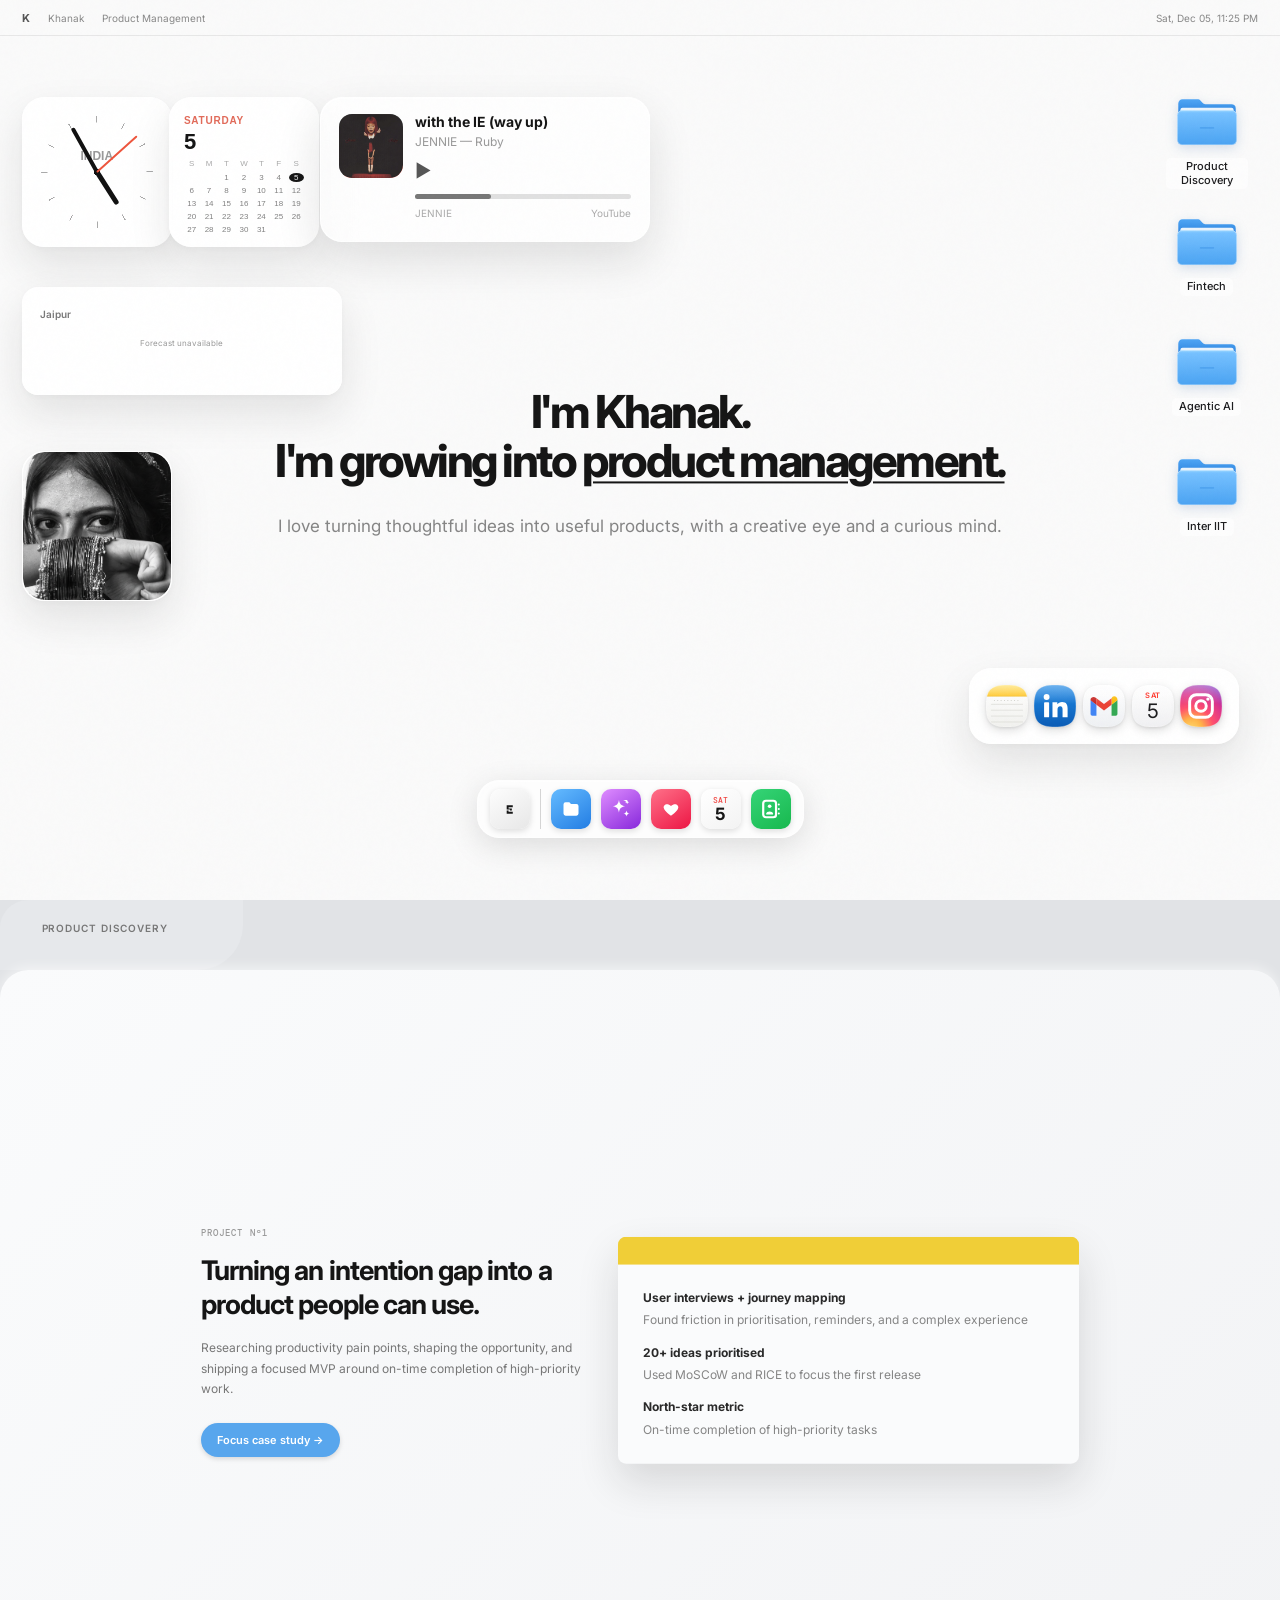
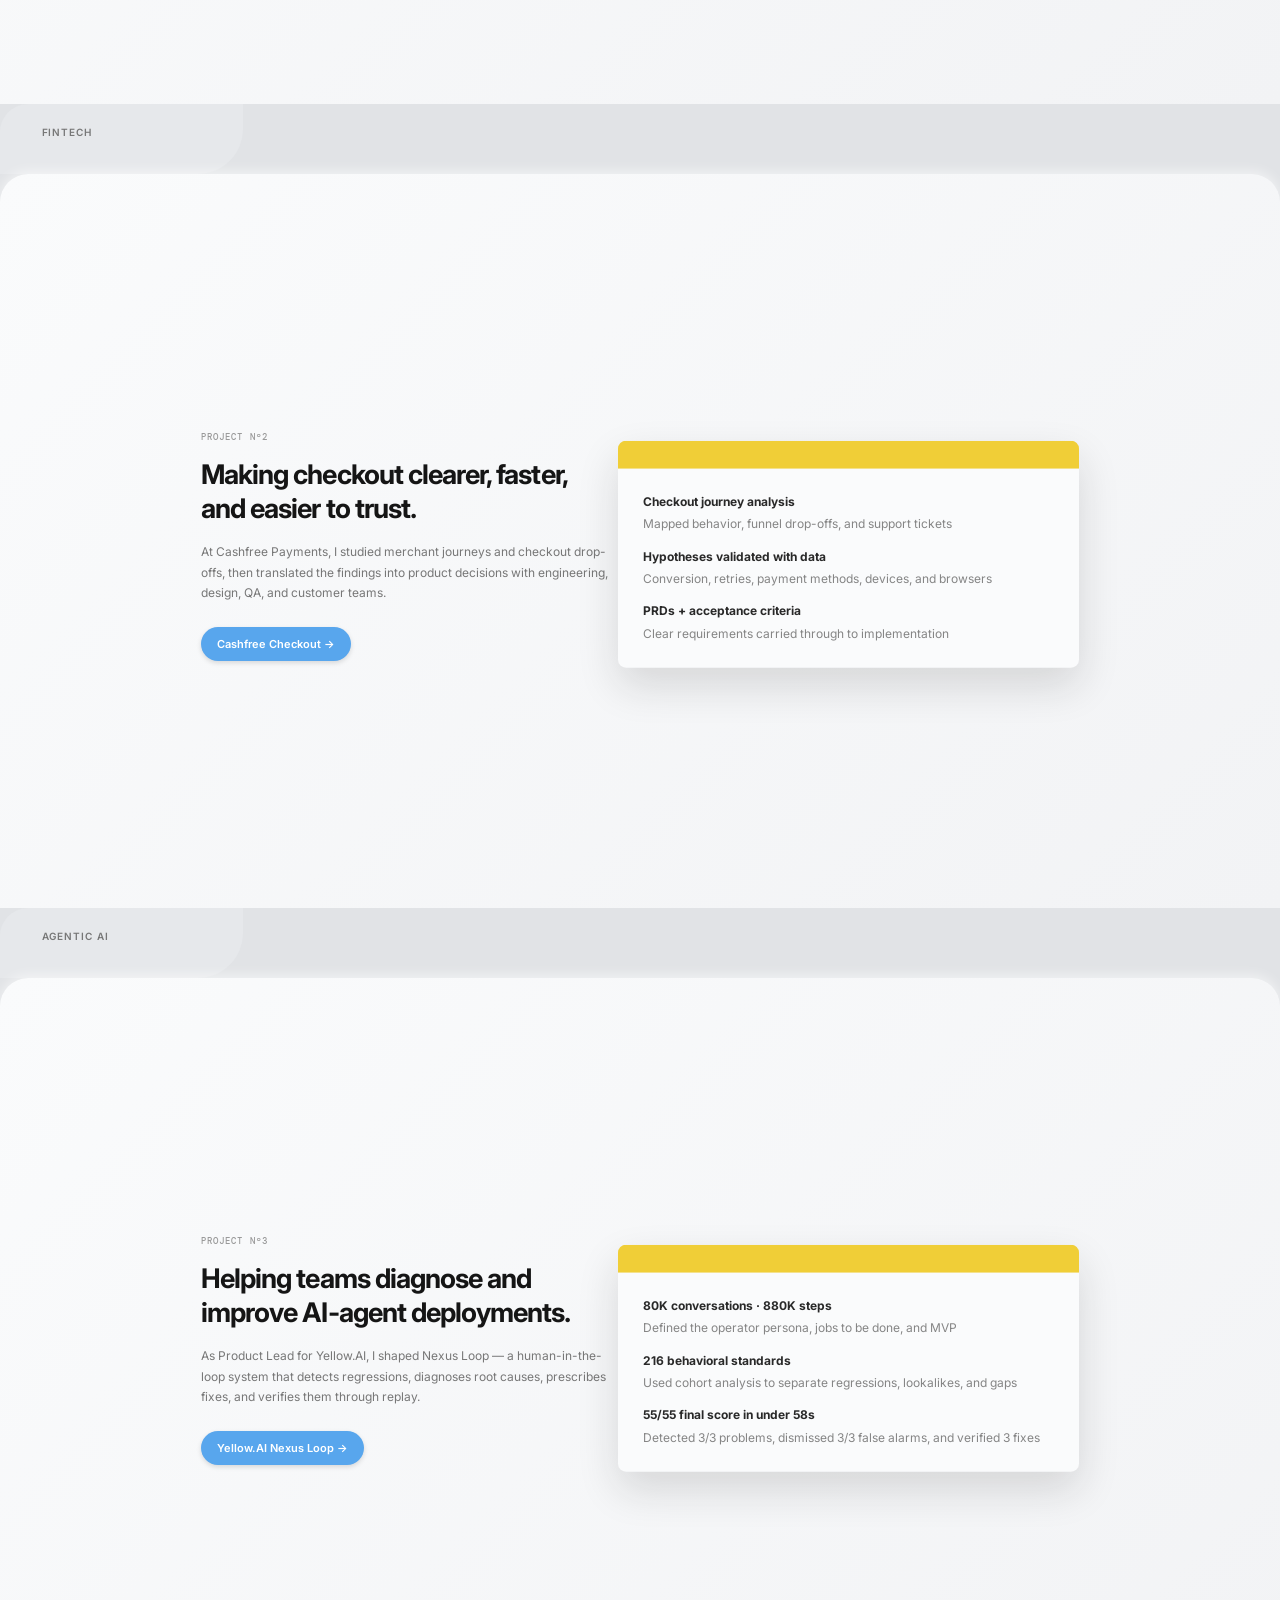
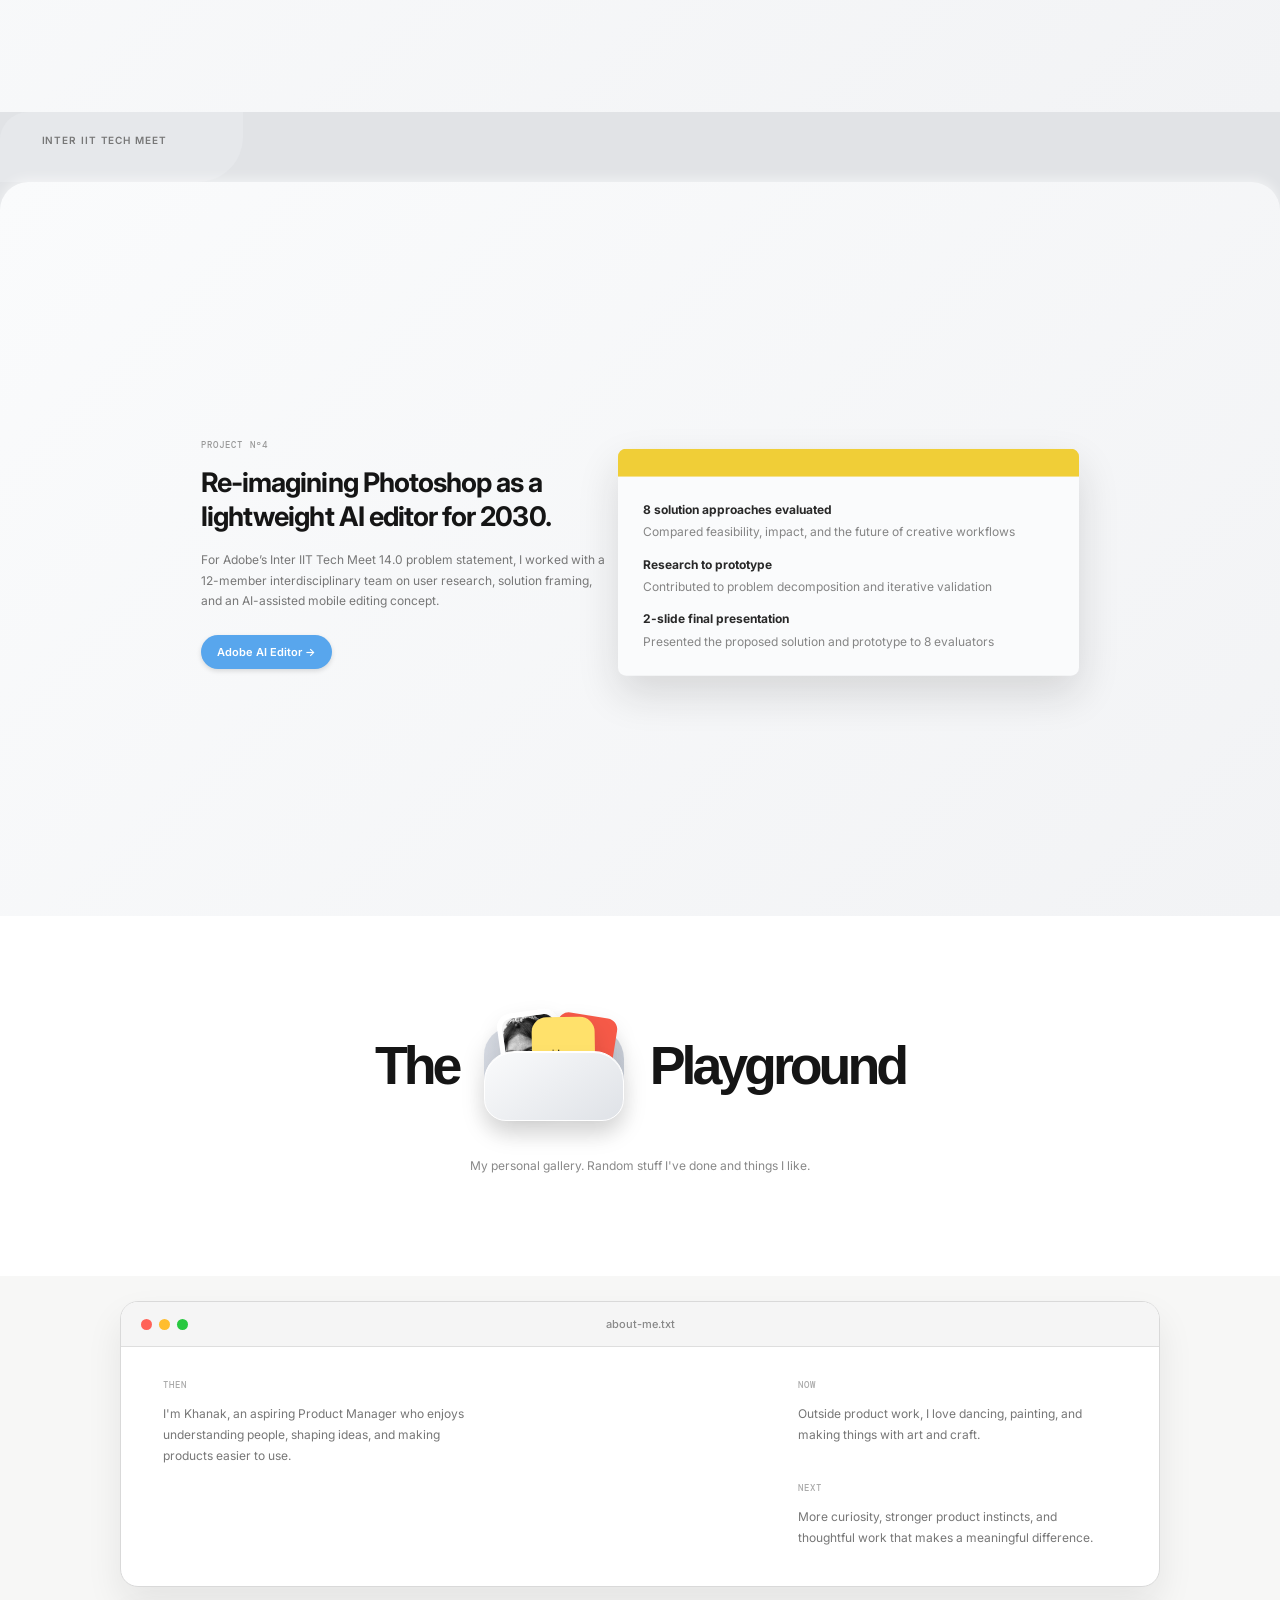
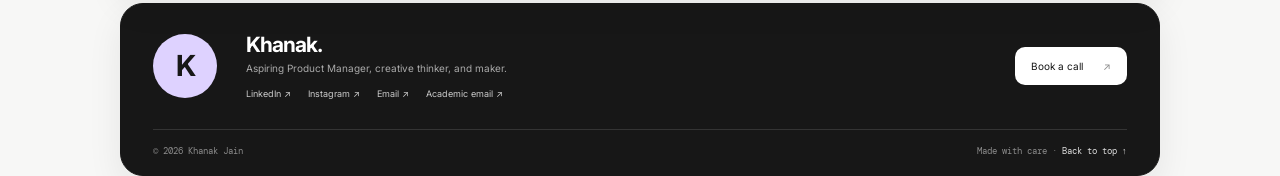
==== index.html @ 64fc9985 "Portfolio website: home, case studies, playground Co-Authored-By: Claude Opus 5.5 <noreply@anthropic" ====
<!doctype html>
<html lang="en">

<head>
  <meta charset="UTF-8" />
  <meta name="viewport" content="width=device-width, initial-scale=1.0" />
  <meta name="theme-color" content="#f7f7f7" />
  <title>Khanak Jain — Product Portfolio</title>
  <meta name="description" content="Khanak Jain — aspiring Product Manager at IIT Patna. Case studies in product discovery, fintech checkout, agentic AI and AI-assisted creative tools." />
  <meta property="og:type" content="website" />
  <meta property="og:title" content="Khanak Jain — Product Portfolio" />
  <meta property="og:description" content="Case studies in product discovery, fintech, agentic AI and creative tools." />
  <meta property="og:image" content="assets/khanak-eyes.jpg" />
  <meta name="twitter:card" content="summary_large_image" />
  <link rel="icon" href="assets/icons/favicon.svg" type="image/svg+xml" />
  <link rel="preconnect" href="https://fonts.googleapis.com">
  <link rel="preconnect" href="https://fonts.gstatic.com" crossorigin>
  <link
    href="https://fonts.googleapis.com/css2?family=DM+Mono:wght@400;500&family=Inter:wght@400;500;600;700;800&display=swap"
    rel="stylesheet">
  <link rel="stylesheet" href="style.css?v=6" />
</head>

<body>
  <div class="grain"></div>
  <main>
    <div class="system-bar">
      <div><b>K</b><span>Khanak</span><span>Product Management</span></div><time id="systemTime"></time>
    </div>
    <section class="stage" id="top">
      <div class="widget clock card">
        <div class="clock-face"><i id="hourHand"></i><b id="minuteHand"></b><span
            id="secondHand"></span><label>INDIA</label></div>
      </div>
      <a class="widget mini-calendar card" id="calendarWidget" href="https://cal.com/khanak-jain" target="_blank" rel="noreferrer" aria-label="Book a meeting on Cal.com"><span
          class="date-label" id="widgetWeekday">THURSDAY</span><strong id="widgetDay">22</strong>
        <span class="calendar-grid" id="calendarGrid" aria-hidden="true"></span>
      </a>
      <div class="widget music card">
        <div class="album" aria-label="JENNIE Ruby album artwork"><img src="assets/jennie-ruby-cover.jpg" alt="JENNIE Ruby album cover" /></div>
        <div class="track"><b>with the IE (way up)</b><span>JENNIE — Ruby</span>
          <div class="controls"><button class="music-control music-play" id="musicPlay" aria-label="Play with the IE" aria-pressed="false">▶</button></div>
        </div>
        <div class="progress"><i></i></div>
        <div class="timecodes"><span>JENNIE</span><span>YouTube</span></div>
      </div><iframe class="track-player" id="trackPlayer" title="JENNIE — with the IE (way up)" allow="autoplay; encrypted-media" tabindex="-1"></iframe>
      <div class="widget weather card"><b>Jaipur</b>
        <div class="forecast" id="forecast" aria-live="polite"><small class="forecast-status">Loading forecast…</small>
        </div>
      </div>
      <section class="intro card">
        <p class="eyebrow">PRODUCT · DESIGN · ENGINEERING</p>
        <h1>I'm <span class="editable">Khanak</span>.<br>I'm growing into <a href="#work">product management.</a></h1>
        <p class="lede">I love turning thoughtful ideas into useful products, with a creative eye and a curious mind.
        </p>
      </section>

      <section class="hero-row">
        <a class="booking card" href="https://cal.com/khanak-jain" target="_blank" rel="noreferrer"
          aria-label="Book a meeting on Cal.com">
          <span class="date-label" id="weekday">THURSDAY</span>
          <strong id="day">22</strong><span class="muted">Tap to book a meeting</span>
          <span class="arrow">↗</span>
        </a>
        <div class="portrait card"><img src="assets/khanak-eyes.jpg" alt="Portrait of Khanak" width="750" height="1000" /></div>
      </section>

      <section class="desktop-row" aria-label="Featured projects">
        <a class="folder" href="case-study.html?project=focus"><img src="assets/icons/folder.svg" alt=""><span>Product Discovery</span></a>
        <a class="folder" href="case-study.html?project=cashfree"><img src="assets/icons/folder.svg" alt=""><span>Fintech</span></a>
        <a class="folder" href="case-study.html?project=yellow"><img src="assets/icons/folder.svg" alt=""><span>Agentic AI</span></a>
        <a class="folder" href="case-study.html?project=adobe"><img src="assets/icons/folder.svg" alt=""><span>Inter IIT</span></a>
      </section>
      <section class="appdock card" aria-label="Contact links">
        <a href="#about" aria-label="Notes: about Khanak" data-tip="About"><img src="assets/icons/notes.svg" alt="" width="42" height="42"></a>
        <a href="https://www.linkedin.com/in/khanak--jain" target="_blank" rel="noreferrer" aria-label="LinkedIn" data-tip="LinkedIn"><img src="assets/icons/linkedin.svg" alt="" width="42" height="42"></a>
        <a href="https://mail.google.com/mail/?view=cm&amp;to=khanakj12@gmail.com" target="_blank" rel="noreferrer" aria-label="Email Khanak in Gmail" data-tip="Gmail"><img src="assets/icons/gmail.svg" alt="" width="42" height="42"></a>
        <a href="https://cal.com/khanak-jain" target="_blank" rel="noreferrer" aria-label="Calendar: book a meeting" data-tip="Calendar"><span class="app-cal"><small id="appCalWeekday">THU</small><b id="appCalDay">19</b></span></a>
        <a href="https://www.instagram.com/khanakzzzz/" target="_blank" rel="noreferrer" aria-label="Instagram" data-tip="Instagram"><img src="assets/icons/instagram.svg" alt="" width="42" height="42"></a>
      </section>
    </section>
    <div class="dock-sticky">
      <div class="mac-dock card"><a href="#top" aria-label="Home"><svg class="dock-icon glyph-icon" viewBox="0 0 32 32"
            aria-hidden="true">
            <path d="M10 7h13v4H14v3h7v4h-7v3h9v4H10v-7h7v-2h-7z" />
          </svg></a><span class="dock-separator" aria-hidden="true"></span><a href="#work" aria-label="Work"><svg
            class="dock-icon" viewBox="0 0 24 24" aria-hidden="true">
            <path
              d="M3 6.5A2.5 2.5 0 0 1 5.5 4H10l2 2h6.5A2.5 2.5 0 0 1 21 8.5v9a2.5 2.5 0 0 1-2.5 2.5h-13A2.5 2.5 0 0 1 3 17.5z" />
          </svg></a><a href="playground.html" aria-label="Playground"><svg class="dock-icon sparkle-icon"
            viewBox="0 0 32 32" aria-hidden="true">
            <path d="M13 3c1.2 6.1 3.1 8 9 9-5.9 1-7.8 2.9-9 9-1.2-6.1-3.1-8-9-9 5.9-1 7.8-2.9 9-9Z" />
            <path
              d="M24 18c.6 3.1 1.6 4.1 4.5 4.6-2.9.5-3.9 1.5-4.5 4.4-.6-2.9-1.6-3.9-4.5-4.4 2.9-.5 3.9-1.5 4.5-4.6Z" />
            <path d="M25 3c.4 2.1 1.1 2.8 3 3.1-1.9.4-2.6 1-3 2.9-.4-1.9-1.1-2.5-3-2.9 1.9-.3 2.6-1-3-3.1Z" />
          </svg></a><a href="#about" aria-label="About"><svg class="dock-icon heart-icon" viewBox="0 0 24 24"
            aria-hidden="true">
            <path d="M12 21s-8.3-5.2-9.6-10.2C1.2 6.3 7 3.1 12 8c5-4.9 10.8-1.7 9.6 2.8C20.3 15.8 12 21 12 21Z" />
          </svg></a><a href="https://cal.com/khanak-jain" target="_blank" rel="noreferrer"
          aria-label="Book a meeting on Cal.com"><small id="dockWeekday">THU</small><b id="dockDay">22</b></a><a
          href="mailto:khanakj12@gmail.com" aria-label="Email Khanak"><svg class="dock-icon contact-icon" viewBox="0 0 24 24"
            aria-hidden="true">
            <rect x="3.5" y="3" width="14" height="18" rx="3" fill="none" stroke="currentColor" stroke-width="2.4" />
            <circle cx="10.5" cy="9" r="2" />
            <path d="M6.8 17c.2-3 7.2-3 7.4 0v1H6.8z" />
            <circle cx="20.5" cy="7" r="1.1" />
            <circle cx="20.5" cy="12" r="1.1" />
            <circle cx="20.5" cy="17" r="1.1" />
          </svg></a></div>
    </div>

    <nav class="nav card" aria-label="Main navigation">
      <a class="brand" href="#top">K.</a>
      <div class="navlinks"><a href="#top">Home</a><a href="#work">Work</a><a href="#about">About</a><a
          href="#contact">Contact</a></div><a href="#contact" class="navcta">Let's talk <span>↗</span></a>
    </nav>
    <section class="pillars" id="work">
      <article class="pillar card" data-tone="lavender">
        <div class="pillar-top"><span>PRODUCT DISCOVERY</span><i>✳</i></div>
        <div class="pillar-copy">
          <p class="eyebrow">PROJECT Nº1</p>
          <h2>Turning an intention gap into a product people can use.</h2>
          <p>Researching productivity pain points, shaping the opportunity, and shipping a focused MVP around on-time
            completion of high-priority work.</p><a href="case-study.html?project=focus">Focus case study →</a>
        </div>
        <div class="stats">
          <div><b>User interviews + journey mapping</b><small>Found friction in prioritisation, reminders, and a complex
              experience</small></div>
          <div><b>20+ ideas prioritised</b><small>Used MoSCoW and RICE to focus the first release</small></div>
          <div><b>North-star metric</b><small>On-time completion of high-priority tasks</small></div>
        </div>
      </article>
      <article class="pillar card" data-tone="green">
        <div class="pillar-top"><span>FINTECH</span><i>◉</i></div>
        <div class="pillar-copy">
          <p class="eyebrow">PROJECT Nº2</p>
          <h2>Making checkout clearer, faster, and easier to trust.</h2>
          <p>At Cashfree Payments, I studied merchant journeys and checkout drop-offs, then translated the findings into
            product decisions with engineering, design, QA, and customer teams.</p><a
            href="case-study.html?project=cashfree">Cashfree Checkout →</a>
        </div>
        <div class="stats">
          <div><b>Checkout journey analysis</b><small>Mapped behavior, funnel drop-offs, and support tickets</small>
          </div>
          <div><b>Hypotheses validated with data</b><small>Conversion, retries, payment methods, devices, and
              browsers</small></div>
          <div><b>PRDs + acceptance criteria</b><small>Clear requirements carried through to implementation</small>
          </div>
        </div>
      </article>
      <article class="pillar card" data-tone="yellow">
        <div class="pillar-top"><span>AGENTIC AI</span><i>⌘</i></div>
        <div class="pillar-copy">
          <p class="eyebrow">PROJECT Nº3</p>
          <h2>Helping teams diagnose and improve AI-agent deployments.</h2>
          <p>As Product Lead for Yellow.AI, I shaped Nexus Loop — a human-in-the-loop system that detects regressions,
            diagnoses root causes, prescribes fixes, and verifies them through replay.</p><a
            href="case-study.html?project=yellow">Yellow.AI Nexus Loop →</a>
        </div>
        <div class="stats">
          <div><b>80K conversations · 880K steps</b><small>Defined the operator persona, jobs to be done, and
              MVP</small></div>
          <div><b>216 behavioral standards</b><small>Used cohort analysis to separate regressions, lookalikes, and
              gaps</small></div>
          <div><b>55/55 final score in under 58s</b><small>Detected 3/3 problems, dismissed 3/3 false alarms, and
              verified 3 fixes</small></div>
        </div>
      </article>
      <article class="pillar card" data-tone="blue">
        <div class="pillar-top"><span>INTER IIT TECH MEET</span><i>↗</i></div>
        <div class="pillar-copy">
          <p class="eyebrow">PROJECT Nº4</p>
          <h2>Re-imagining Photoshop as a lightweight AI editor for 2030.</h2>
          <p>For Adobe’s Inter IIT Tech Meet 14.0 problem statement, I worked with a 12-member interdisciplinary team on
            user research, solution framing, and an AI-assisted mobile editing concept.</p><a
            href="case-study.html?project=adobe">Adobe AI Editor →</a>
        </div>
        <div class="stats">
          <div><b>8 solution approaches evaluated</b><small>Compared feasibility, impact, and the future of creative
              workflows</small></div>
          <div><b>Research to prototype</b><small>Contributed to problem decomposition and iterative validation</small>
          </div>
          <div><b>2-slide final presentation</b><small>Presented the proposed solution and prototype to 8
              evaluators</small></div>
        </div>
      </article>
    </section>

    <section class="playground-link" aria-labelledby="playground-title">
      <h2 id="playground-title"><span>The</span><a class="playground-folder" href="playground.html"
          aria-label="Open The Playground whiteboard"><span class="folder-paper folder-photo"></span><span
            class="folder-paper folder-note">ideas</span><span class="folder-paper folder-card">work</span><span
            class="folder-pocket"></span></a><strong>Playground</strong></h2>
      <p>My personal gallery. Random stuff I've done and things I like.</p>
    </section>
    <section class="about card" id="about">
      <div class="about-top"><span class="eyebrow">A LITTLE ABOUT ME</span><span class="file">about-me.txt</span></div>
      <div class="about-body">
        <div class="year">THEN</div>
        <p>I'm Khanak, an aspiring Product Manager who enjoys understanding people, shaping ideas, and making products easier to use.</p>
        <figure class="about-video"><video preload="metadata" playsinline muted loop disablepictureinpicture
            controlslist="nodownload noplaybackrate nofullscreen" poster="assets/khanak-dance-poster.jpg" aria-label="Khanak dancing">
            <source src="assets/khanak-dance-web.mp4" type="video/mp4">
          </video></figure>
        <div class="year">NOW</div>
        <p>Outside product work, I love dancing, painting, and making things with art and craft.</p>
        <div class="year">NEXT</div>
        <p>More curiosity, stronger product instincts, and thoughtful work that makes a meaningful difference.</p>
      </div>
    </section>
    <footer id="contact" class="footer card">
      <div class="footer-main">
        <div class="monogram">K</div>
        <div>
          <h2>Khanak.</h2>
          <p>Aspiring Product Manager, creative thinker, and maker.</p>
          <div class="socials"><a href="https://www.linkedin.com/in/khanak--jain" target="_blank" rel="noreferrer">LinkedIn ↗</a><a
              href="https://www.instagram.com/khanakzzzz/" target="_blank" rel="noreferrer">Instagram ↗</a><a
              href="mailto:khanakj12@gmail.com">Email ↗</a><a href="mailto:khanak_2401cb27@iitp.ac.in">Academic email ↗</a></div>
        </div><a class="email-pill" href="https://cal.com/khanak-jain" target="_blank" rel="noreferrer">Book a call <span>↗</span></a>
      </div>
      <div class="footer-bottom"><span>© <span id="year">2026</span> Khanak Jain</span><span>Made with care · <a href="#top">Back to top
            ↑</a></span></div>
    </footer>
  </main>
  <script src="script.js?v=4"></script>
</body>

</html>
---- style.css ----
:root{--paper:#f7f7f6;--ink:#151515;--muted:#858585;--line:rgba(20,20,20,.08);--shadow:0 14px 35px rgba(21,21,21,.075);--mono:'DM Mono',monospace;--sans:'Inter',Arial,sans-serif}*{box-sizing:border-box}html{scroll-behavior:smooth;scroll-padding-top:110px}body{margin:0;background:var(--paper);color:var(--ink);font-family:var(--sans);font-size:13px;-webkit-font-smoothing:antialiased}a{color:inherit;text-decoration:none}.grain{position:fixed;inset:0;z-index:20;pointer-events:none;opacity:.13;background-image:url("data:image/svg+xml,%3Csvg viewBox='0 0 180 180' xmlns='http://www.w3.org/2000/svg'%3E%3Cfilter id='n'%3E%3CfeTurbulence type='fractalNoise' baseFrequency='.85' numOctaves='4' stitchTiles='stitch'/%3E%3C/filter%3E%3Crect width='100%25' height='100%25' filter='url(%23n)' opacity='.13'/%3E%3C/svg%3E")}main{max-width:1040px;margin:auto;padding:40px 30px 70px}.card{background:rgba(255,255,255,.78);border:1px solid rgba(255,255,255,.9);border-radius:23px;box-shadow:var(--shadow)}.intro{padding:34px 38px 30px;margin-bottom:16px}.eyebrow{font:500 9px var(--mono);letter-spacing:.08em;color:#999;margin:0 0 14px}.intro .eyebrow{display:none}h1{font-size:clamp(31px,4.2vw,48px);line-height:1.05;letter-spacing:-.055em;margin:0 0 17px;font-weight:750}.intro h1 a{text-decoration:underline;text-decoration-thickness:2px;text-underline-offset:4px}.lede{font-size:14px;line-height:1.65;color:#858585;max-width:790px;margin:0}.hero-row{display:grid;grid-template-columns:1fr 1fr;gap:16px}.booking{height:170px;padding:25px;display:flex;flex-direction:column;align-items:flex-start;position:relative;transition:transform .2s}.booking:hover,.folder:hover{transform:translateY(-3px)}.date-label{font:500 10px var(--mono);letter-spacing:.08em;color:#e16a59}.booking strong{font-size:38px;line-height:1.1;letter-spacing:-.05em;margin:5px 0}.muted{color:#999}.booking .muted{font-size:11px}.arrow{position:absolute;right:23px;top:22px;color:#aaa}.portrait{height:170px;position:relative;overflow:hidden}.portrait img{width:100%;height:100%;object-fit:cover;object-position:center 42%;border-radius:22px;filter:saturate(.85)}.desktop-row{display:grid;grid-template-columns:repeat(5,1fr);gap:8px;margin:25px 20px 20px}.folder{display:flex;align-items:center;gap:10px;flex-direction:column;padding:8px 5px 10px;border-radius:13px;transition:.2s}.folder img{width:56px;height:45px;object-fit:contain}.folder span{font-size:10px;color:#444}.appdock{display:grid;grid-template-columns:repeat(10,1fr);gap:8px;padding:16px 22px;margin:0 0 24px;border-radius:22px}.appdock a{display:grid;place-items:center;min-height:50px;border-radius:13px;transition:.18s}.appdock a:hover{background:#f1f1f1;transform:translateY(-2px)}.appdock img{width:38px;height:38px;object-fit:contain}.nav{position:sticky;top:10px;z-index:10;display:flex;align-items:center;justify-content:space-between;padding:10px 12px 10px 18px;margin-bottom:18px;background:rgba(255,255,255,.86);backdrop-filter:blur(18px);border-radius:16px}.brand{font-size:16px;font-weight:800;letter-spacing:-.08em}.navlinks{display:flex;gap:28px}.navlinks a{font-size:10px;color:#777;transition:color .2s}.navlinks a:hover{color:#111}.navcta{padding:11px 15px;border-radius:10px;background:#171717;color:#fff;font-size:10px}.navcta span{margin-left:12px;color:#aaa}.pillars{display:grid;grid-template-columns:1fr 1fr;gap:15px}.pillar{min-height:375px;padding:19px;display:flex;flex-direction:column;overflow:hidden;transition:transform .25s}.pillar:hover{transform:translateY(-3px)}.pillar-top{display:flex;align-items:center;justify-content:space-between;font:500 9px var(--mono);letter-spacing:.1em;color:#777}.pillar-top i{font-style:normal;font-size:17px;color:#555}.pillar-copy{padding:30px 9px 25px;max-width:440px}.pillar-copy .eyebrow{margin-bottom:13px}.pillar-copy h2{font-size:clamp(23px,3vw,35px);line-height:1.12;letter-spacing:-.055em;margin:0 0 14px}.pillar-copy>p:not(.eyebrow){font-size:12px;line-height:1.7;color:#858585;margin:0 0 20px;max-width:390px}.pillar-copy>a{font-size:10px;font-weight:600}.pillar-copy>a b{margin-left:8px}.stats{margin-top:auto;border-top:1px solid var(--line);display:flex;flex-wrap:wrap;gap:8px;padding:14px 0 0}.stats span{padding:7px 10px;border:1px solid rgba(0,0,0,.07);border-radius:20px;font-size:9px;color:#777;background:#fff8}.pillar[data-tone=lavender]{background:linear-gradient(145deg,#fff,#eeebf8)}.pillar[data-tone=green]{background:linear-gradient(145deg,#fff,#edf2e9)}.pillar[data-tone=yellow]{background:linear-gradient(145deg,#fff,#f6f1e3)}.pillar[data-tone=blue]{background:linear-gradient(145deg,#fff,#e8f0f4)}.about{margin-top:25px;padding:28px 32px}.about-top{display:flex;justify-content:space-between;align-items:center;border-bottom:1px solid var(--line);padding-bottom:14px}.about-top .eyebrow{margin:0}.file{font:10px var(--mono);color:#777}.file i{font-style:normal;color:#aaa;margin-left:10px}.about-body{display:grid;grid-template-columns:100px minmax(0,650px);gap:16px 22px;padding:28px 0}.year{font:500 9px var(--mono);letter-spacing:.1em;color:#aaa;padding-top:4px}.about-body p{margin:0;color:#777;line-height:1.75;font-size:12px}.footer{margin-top:16px;padding:28px 32px 18px;background:#171717;color:white;border-color:#171717}.footer-main{display:grid;grid-template-columns:74px 1fr auto;align-items:center;gap:19px;padding-bottom:30px}.monogram{width:64px;height:64px;border-radius:50%;background:#ded2ff;color:#171717;display:grid;place-items:center;font-size:29px;font-weight:700;letter-spacing:-.1em}.footer h2{font-size:21px;letter-spacing:-.05em;margin:0 0 5px}.footer-main p{font-size:10px;color:#aaa;margin:0}.socials{display:flex;gap:17px;margin-top:14px}.socials a{font-size:9px;color:#ccc}.email-pill{background:white;color:#151515;padding:13px 16px;border-radius:10px;font-size:10px}.email-pill span{margin-left:17px;color:#888}.footer-bottom{display:flex;justify-content:space-between;border-top:1px solid #ffffff20;padding-top:15px;color:#8b8b8b;font:9px var(--mono)}.footer-bottom a{color:#ddd}@media(max-width:680px){main{padding:19px 14px 35px}.intro{padding:25px 22px 22px}.intro .eyebrow{display:block}.intro h1{font-size:33px}.lede{font-size:12px}.hero-row{gap:10px}.booking,.portrait{height:130px}.booking{padding:17px}.booking strong{font-size:30px}.booking .muted{font-size:9px}.desktop-row{grid-template-columns:repeat(3,1fr);margin:15px 5px}.folder img{width:46px;height:38px}.appdock{grid-template-columns:repeat(5,1fr);padding:13px 12px;gap:2px}.appdock a{min-height:42px}.appdock img{width:31px;height:31px}.nav{top:6px;padding:8px 9px 8px 13px}.navlinks{gap:13px}.navlinks a{font-size:9px}.navlinks a:nth-child(3){display:none}.navcta{padding:10px;font-size:9px}.pillars{grid-template-columns:1fr;gap:11px}.pillar{min-height:340px;padding:17px}.pillar-copy{padding:25px 5px}.pillar-copy h2{font-size:29px}.about{padding:22px}.about-body{grid-template-columns:55px 1fr;gap:12px}.footer{padding:24px 20px 16px}.footer-main{grid-template-columns:54px 1fr;gap:14px}.monogram{width:50px;height:50px;font-size:23px}.email-pill{grid-column:1/-1;width:max-content}.footer-bottom{font-size:8px}.footer-bottom span:last-child{max-width:48%;text-align:right}}@media(prefers-reduced-motion:reduce){html{scroll-behavior:auto}*,*:before,*:after{transition:none!important}}
.hidden{display:none!important}

/* Desktop canvas inspired by the reference's floating Mac desktop. */
.system-bar{height:36px;border-bottom:1px solid #e7e7e7;display:flex;align-items:center;justify-content:space-between;padding:0 22px;color:#888;font-size:10px;background:#fafafa}.system-bar>div{display:flex;gap:18px;align-items:center}.system-bar b{font-size:11px;color:#555}.system-bar time{font-size:10px}.stage{height:calc(100svh - 36px);min-height:780px;width:100vw;margin-left:calc(50% - 50vw);position:relative;overflow:hidden;background:#fafafa}.stage>.intro{position:absolute;left:50%;top:43%;transform:translate(-50%,-50%);width:min(780px,48vw);padding:0;text-align:center;border:0;background:transparent;box-shadow:none}.stage>.intro h1{font-size:clamp(47px,4.3vw,67px);line-height:1.05;margin-bottom:30px}.stage>.intro .lede{font-size:19px;line-height:1.65;max-width:760px}.stage>.hero-row{display:contents}.stage .booking{position:absolute;left:13.2%;top:7.1%;width:200px;height:200px;padding:22px;z-index:2}.stage .booking strong{font-size:28px}.stage .booking .arrow{display:none}.stage .portrait{position:absolute;left:1.7%;top:48%;width:200px;height:200px;z-index:2}.stage .portrait img{object-position:center}.stage .desktop-row{position:absolute;right:2.2%;top:6%;width:90px;margin:0;display:flex;flex-direction:column;gap:10px}.stage .folder{padding:8px 4px;min-height:116px;justify-content:flex-start}.stage .folder img{width:72px;height:60px}.stage .folder span{font-size:13px;text-align:center;line-height:1.3;background:#fff9;padding:3px 5px;border-radius:6px}.stage .appdock{position:absolute;right:3.2%;bottom:11%;width:350px;grid-template-columns:repeat(5,1fr);gap:5px;padding:12px 15px;margin:0;z-index:3}.stage .appdock a{min-height:50px}.stage .appdock img{width:42px;height:42px}.widget{position:absolute;z-index:2}.clock{left:1.7%;top:7.1%;width:200px;height:200px;display:grid;place-items:center}.clock-face{position:relative;width:145px;height:145px;border-radius:50%;background:radial-gradient(circle at center,#111 0 4px,transparent 5px),repeating-conic-gradient(from 0deg,#aaa 0 2deg,transparent 2deg 30deg);mask:radial-gradient(circle,transparent 0 65px,#000 66px)}.clock-face:before{content:'12　　3';position:absolute;inset:7px 0 0;text-align:center;color:#aaa;font-size:11px}.clock-face:after{content:'9　　　6';position:absolute;inset:65px 0 0;text-align:center;color:#aaa;font-size:11px}.clock-face i,.clock-face b{position:absolute;z-index:2;left:50%;top:50%;height:55px;width:3px;background:#171717;transform-origin:top;border-radius:5px;transform:rotate(-88deg)}.clock-face b{height:43px;width:2px;background:#e85f4d;transform:rotate(8deg)}.clock small{position:absolute;top:39px;color:#aaa;font:9px var(--mono)}.mini-calendar{left:13.2%;top:7.1%;width:200px;height:200px;padding:21px}.mini-calendar strong{display:block;font-size:29px;line-height:1;margin:5px 0 8px}.calendar-grid{display:grid;grid-template-columns:repeat(7,1fr);gap:5px 2px;text-align:center;font:8px var(--mono);color:#888}.calendar-grid span:nth-child(-n+7){color:#aaa}.calendar-grid .today{background:#161616;color:white;border-radius:50%}.music{left:25%;top:7.1%;width:425px;height:200px;padding:23px;display:grid;grid-template-columns:95px 1fr;grid-template-rows:1fr 5px 14px;gap:0 19px}.album{width:95px;height:95px;background:#f45c45;border-radius:12px;grid-row:1}.track{display:flex;flex-direction:column;padding-top:7px;gap:6px}.track b{font-size:15px}.track span{font-size:12px;color:#999}.controls{margin-top:13px;font-size:14px;color:#555}.progress{grid-column:1/-1;height:4px;border-radius:9px;background:#ddd;align-self:end}.progress i{display:block;width:35%;height:100%;background:#777;border-radius:9px}.timecodes{grid-column:1/-1;display:flex;justify-content:space-between;color:#aaa;font-size:9px;margin-top:6px}.weather{left:1.7%;top:31%;width:425px;height:144px;padding:21px}.weather>b{font-size:12px;color:#888}.forecast{display:flex;justify-content:space-between;margin-top:14px;color:#888;font-size:10px}.forecast span{text-align:center}.forecast small{display:block;margin-top:8px}.mac-dock{position:absolute;left:50%;bottom:5%;transform:translateX(-50%);display:flex;align-items:center;gap:9px;padding:9px 13px;border-radius:20px;background:#fffE;z-index:4}.mac-dock a{width:52px;height:52px;border-radius:13px;background:linear-gradient(145deg,#fdfdfd,#e7e7e7);box-shadow:0 2px 6px #0002;display:flex;align-items:center;justify-content:center;font-size:22px;font-weight:700}.mac-dock a:nth-child(2){background:linear-gradient(145deg,#65bbff,#237de3);color:#fff}.mac-dock a:nth-child(3){background:linear-gradient(145deg,#df8dff,#8728db);color:white}.mac-dock a:nth-child(4){background:linear-gradient(145deg,#ff7189,#ec1644);color:white}.mac-dock a:nth-child(5){display:flex;flex-direction:column;background:#fff;font-size:19px}.mac-dock a:nth-child(5) small{font:8px var(--mono);color:#e45e4d}.mac-dock a:nth-child(6){background:#26c45f;color:white}@media(max-width:1050px){.stage{min-height:800px}.stage>.intro{width:48vw}.stage>.intro h1{font-size:clamp(37px,5vw,53px)}.stage>.intro .lede{font-size:14px}.stage .booking,.mini-calendar{left:15%;width:170px;height:170px}.clock,.stage .portrait{width:170px;height:170px}.music{left:34%;width:345px}.weather{width:345px}.stage .appdock{width:300px}.stage .folder img{width:60px;height:50px}}
@media(max-width:680px){.system-bar{height:30px;padding:0 12px;font-size:8px}.stage{height:auto;min-height:0;width:100%;margin:0;padding:22px 14px 18px;display:flex;flex-direction:column;gap:10px;overflow:visible}.stage>.intro{position:static;transform:none;width:auto;text-align:left;order:1;padding:22px 20px;background:#fff;border-radius:20px;box-shadow:var(--shadow)}.stage>.intro h1{font-size:33px;margin-bottom:14px}.stage>.intro .lede{font-size:12px}.stage>.intro .eyebrow{display:block}.widget{position:static!important;width:auto!important;height:auto!important}.clock,.weather,.music{display:none}.stage>.hero-row{display:grid;grid-template-columns:1fr 1fr;gap:10px;order:2}.stage .booking,.stage .portrait{position:static;width:auto;height:130px}.stage .booking{padding:17px}.mini-calendar{display:none}.stage .desktop-row{position:static;width:auto;margin:0;order:3;display:grid;grid-template-columns:repeat(3,1fr);gap:5px}.stage .folder{min-height:90px}.stage .folder img{width:48px;height:40px}.stage .folder span{font-size:9px}.stage .appdock{position:static;width:auto;order:4;grid-template-columns:repeat(5,1fr);padding:12px;margin:0}.stage .appdock img{width:31px;height:31px}.mac-dock{display:none}}
@media(min-width:681px){.stage .booking{display:none}}
/* Correct full-screen desktop proportions for the 16:10 reference view. */
@media(min-width:1060px){
  main{max-width:none;padding:0}
  .system-bar{width:100%;padding-inline:22px}
  .stage{height:calc(100svh - 36px);min-height:0}
  .stage>.intro{top:53%;width:min(860px,57vw)}
  .stage>.intro h1{font-size:clamp(45px,3.55vw,57px);line-height:1.08;margin-bottom:27px}
  .stage>.intro .lede{font-size:17px;max-width:760px;margin-inline:auto}
  .stage .music{width:320px}
  .stage .weather{width:320px}
  .stage .appdock{width:270px;bottom:18%}
  .stage .folder{min-height:110px}
  .mac-dock{bottom:10%;gap:8px;padding:8px 11px}
  .mac-dock a{width:42px;height:42px;border-radius:12px;font-size:19px}
  .mac-dock a:nth-child(5){font-size:16px}.nav,.pillars,.about,.footer{max-width:1040px;margin-left:auto;margin-right:auto}}
@media(min-width:1060px){
  .clock,.stage .portrait{width:150px;height:150px}
  .mini-calendar{width:150px;height:150px;padding:15px}
  .mini-calendar strong{font-size:25px}
  .calendar-grid{gap:3px 1px;font-size:7px}
  .clock-face{width:112px;height:112px;mask:radial-gradient(circle,transparent 0 50px,#000 51px)}
  .clock-face:before{inset:5px 0 0;font-size:9px}
  .clock-face:after{inset:50px 0 0;font-size:9px}
  .clock-face i{height:43px}.clock-face b{height:33px}.clock small{top:29px;font-size:7px}
  .stage .portrait{top:48%}
  .stage .music{height:150px;padding:17px;grid-template-columns:72px 1fr;grid-template-rows:1fr 4px 13px;gap:0 14px}
  .album{width:72px;height:72px;border-radius:9px}
  .track{padding-top:5px;gap:4px}.track b{font-size:13px}.track span{font-size:10px}.controls{margin-top:8px;font-size:12px}
  .stage .weather{top:29%;height:108px;padding:15px}
  .forecast{margin-top:10px;font-size:8px}.forecast small{margin-top:5px;font-size:8px}}

/* Clock face and clickable calendar */
.mini-calendar{appearance:none;-webkit-appearance:none;text-align:left;color:inherit;cursor:pointer;font-family:var(--sans);transition:transform .18s}.mini-calendar:hover{transform:translateY(-2px)}.calendar-grid{grid-template-columns:repeat(7,1fr)}
@media(min-width:1060px){.mini-calendar{left:13.2%;top:7.1%}}
.clock-face{position:relative;border-radius:50%;background:repeating-conic-gradient(from -1deg,#aaa 0deg 1.5deg,transparent 1.5deg 30deg);mask:none!important;-webkit-mask:none!important}
.clock-face:before,.clock-face:after{content:none!important}.clock-face label{position:absolute;top:29%;left:0;width:100%;text-align:center;color:#999;font-size:11px;font-weight:600}.clock-face i,.clock-face b,.clock-face span{position:absolute;z-index:3;left:50%;top:50%;height:38%;width:4px;border-radius:6px;background:#111;transform-origin:50% 100%;transform:translate(-50%,-100%) rotate(0deg)}.clock-face b{height:31%;width:3px;background:#111}.clock-face span{height:48%;width:2px;background:#f05b45}.clock-face:after{content:""!important;display:block;position:absolute;inset:0;border-radius:50%;background:radial-gradient(circle at center,#111 0 5px,transparent 5.5px);pointer-events:none}.clock-face{background:repeating-conic-gradient(from -1deg,#aaa 0deg 1.5deg,transparent 1.5deg 30deg);mask:radial-gradient(circle,transparent 0 48px,#000 49px)!important;-webkit-mask:radial-gradient(circle,transparent 0 48px,#000 49px)!important}
@media(max-width:680px){.clock-face label{font-size:8px}}
.clock-face{background:none!important;mask:none!important;-webkit-mask:none!important}
.clock-face::before{content:""!important;position:absolute;inset:0;border-radius:50%;background:repeating-conic-gradient(from -1deg,#aaa 0deg 1.5deg,transparent 1.5deg 30deg);mask:radial-gradient(circle,transparent 0 48px,#000 49px);-webkit-mask:radial-gradient(circle,transparent 0 48px,#000 49px)}
.clock-face::after{content:""!important;position:absolute;inset:0;border-radius:50%;background:radial-gradient(circle at center,#111 0 5px,transparent 5.5px);pointer-events:none}
/* Match the reference widget cards' soft lift, rounded corners, and typography. */
.stage .card{border-radius:22px;border-color:rgba(255,255,255,.95);background:rgba(255,255,255,.94);box-shadow:0 18px 42px rgba(25,25,25,.105),0 2px 8px rgba(25,25,25,.035)}
.stage .mini-calendar{font-family:Arial,Helvetica,sans-serif}
.stage .mini-calendar .date-label{font-family:Arial,Helvetica,sans-serif;font-size:11px;font-weight:700;letter-spacing:.075em}
.stage .mini-calendar strong{font-family:Arial,Helvetica,sans-serif;font-size:27px;font-weight:700}
.stage .calendar-grid{font-family:Arial,Helvetica,sans-serif;font-size:8px;gap:3px 1px;color:#818181}
.stage .calendar-grid span:nth-child(-n+7){font-size:8px;color:#aaa}
.stage .clock-face label{font-family:Arial,Helvetica,sans-serif;font-size:12px;font-weight:600}
@media(min-width:1060px){.stage .mini-calendar{padding:14px}}
@media(min-width:1060px){
  .stage>.intro{top:49.5%;background:transparent!important;border:0!important;box-shadow:none!important;border-radius:0!important}}
/* Keep the desktop headline and widget labels clear after the font-size adjustment. */
@media(min-width:1060px){.stage>.intro{width:min(900px,60vw)}.stage>.intro .lede{max-width:800px}}
/* Clock dial: fine gray minute indices with stronger cardinal hour marks. */
.clock-face::before{
  background:
    repeating-conic-gradient(from -1deg,transparent 0deg 28.5deg,#aaa 28.5deg 30deg),
    repeating-conic-gradient(from -2deg,transparent 0deg 85deg,#aaa 85deg 90deg)!important;
  mask:radial-gradient(circle,transparent 0 48px,#000 49px)!important;
  -webkit-mask:radial-gradient(circle,transparent 0 48px,#000 49px)!important;
}
.clock-face label{color:#999!important;font-weight:600!important;letter-spacing:0!important}
.clock-face i{height:34%!important;width:5px!important}
.clock-face b{height:45%!important;width:4px!important}
.clock-face span{height:48%!important;width:2px!important;background:#ed553d!important}
.clock-face::before{
  background:
    repeating-conic-gradient(transparent 0deg 29deg,#aaa 29deg 30deg),
    repeating-conic-gradient(transparent 0deg 88.8deg,#aaa 88.8deg 90deg)!important;
  mask:radial-gradient(circle,transparent 0 49px,#000 50px)!important;
  -webkit-mask:radial-gradient(circle,transparent 0 49px,#000 50px)!important;
}
.clock-face::after{background:radial-gradient(circle at center,#111 0 3px,transparent 3.5px)!important}
/* Calendar typography proportions from the reference card. */
.stage .mini-calendar .date-label{font-size:10px!important;line-height:1.15}
.stage .mini-calendar strong{font-size:22px!important;line-height:1;margin:4px 0 6px}
.stage .calendar-grid{font-size:8px!important;line-height:1.15;gap:4px 2px}
.stage .calendar-grid span:nth-child(-n+7){font-size:8px!important}
@media(min-width:1060px){
  .stage .weather{border-radius:16px!important;padding:17px!important}
  .stage .weather>b{font-size:10px!important;font-weight:600;color:#777}
  .stage .forecast{display:grid;grid-template-columns:repeat(7,minmax(0,1fr));align-items:center;gap:0;margin-top:12px;text-align:center}
  .stage .forecast-day{display:grid;grid-template-rows:16px 24px 17px;justify-items:center;align-items:center;color:#999}
  .stage .forecast-day>span{font-size:8px;line-height:1;color:#999}
  .stage .forecast-day>small{font-size:9px;line-height:1;color:#737373}
  .stage .forecast-day svg{width:16px;height:16px;overflow:visible}
  .stage .forecast-day .sun-icon{fill:#ffad00;stroke:#ffad00;stroke-width:2;stroke-linecap:round}
  .stage .forecast-day .sun-icon circle{stroke:none}
  .stage .forecast-day .cloud-icon{fill:#aab3bc;stroke:none}}

/* Long-form capability pages shown while scrolling. */
@media(min-width:1060px){
  .nav{display:none}
  .pillars{display:block!important;width:100vw;max-width:none!important;margin:0 0 0 calc(50% - 50vw)!important}
  .pillar{position:relative;display:block;width:100%;height:600px;min-height:600px;margin:0;padding:70px 0 0;border:0;border-radius:0;box-shadow:none;overflow:hidden;background:#e1e3e6!important}
  .pillar::before{content:"";position:absolute;z-index:0;left:0;top:0;width:19%;height:70px;background:#e6e8eb;border-radius:28px 0 45px 0}
  .pillar::after{content:"";position:absolute;z-index:0;inset:70px 0 0;border-radius:28px 28px 0 0;background:linear-gradient(135deg,#fafbfc 0%,#f2f3f5 100%);box-shadow:0 -3px 12px #fff8}
  .pillar-top{position:absolute;z-index:2;left:3.25%;top:22px;display:block;padding:0;font:600 10px var(--sans);letter-spacing:.09em;color:#777}
  .pillar-top i{display:none}
  .pillar-copy{position:absolute;z-index:1;left:15.7%;top:55%;transform:translateY(-50%);width:32%;max-width:470px;padding:0}
  .pillar-copy .eyebrow{font-size:9px;letter-spacing:.12em;margin-bottom:15px}
  .pillar-copy h2{font-size:27px;line-height:1.24;letter-spacing:-.035em;margin:0 0 17px}
  .pillar-copy>p:not(.eyebrow){font-size:12px;line-height:1.7;color:#777;margin:0 0 24px;max-width:455px}
  .pillar-copy>a{display:inline-flex;align-items:center;gap:8px;background:#58a6ed;color:white;border-radius:24px;padding:10px 16px;font-size:11px;font-weight:600;box-shadow:0 2px 5px #0002}
  .pillar-copy>a b{margin:0}
  .pillar .stats{position:absolute;z-index:1;right:15.7%;top:56%;transform:translateY(-50%);display:flex;flex-direction:column;gap:16px;width:36%;max-width:550px;margin:0;padding:25px 25px 26px;border:0;border-top:28px solid #f0ce37;border-radius:8px;background:#fafbfc;box-shadow:0 18px 42px rgba(25,25,25,.14)}
  .pillar .stats>div{display:flex;flex-direction:column;gap:5px}
  .pillar .stats b{font-size:12px;line-height:1.35;color:#292929}
  .pillar .stats small{font-size:12px;line-height:1.45;color:#858585}
  .pillar[data-tone=lavender]::after{background:linear-gradient(135deg,#fafbfc,#f2f3f5)}
  .pillar[data-tone=green]::after{background:linear-gradient(135deg,#fafbfc,#f2f3f5)}
  .pillar[data-tone=yellow]::after{background:linear-gradient(135deg,#fafbfc,#f2f3f5)}
  .pillar[data-tone=blue]::after{background:linear-gradient(135deg,#fafbfc,#f2f3f5)}
  .mac-dock{position:fixed;left:50%;bottom:5%;top:auto;z-index:30}
  body.scrolled .mac-dock{top:14px;bottom:auto}}
@media(max-width:1059px){
  .pillar .stats>div{display:flex;flex-direction:column;gap:4px}
  .pillar .stats small{font-size:10px;color:#888;line-height:1.5}}
@media(min-width:1060px){
  /* The reference pins each capability panel below the floating dock;
     later panels naturally stack over the earlier ones during scroll. */
  .pillar{position:sticky;top:96px;height:calc(100dvh - 6rem);min-height:600px}}
@media(min-width:1060px){
  .dock-sticky{position:sticky;top:16px;z-index:60;display:flex;align-items:flex-start;justify-content:center;height:128px;margin-top:-128px;padding:8px 16px 0;pointer-events:none}
  .mac-dock{position:relative;left:auto;top:auto;bottom:auto;transform:none;display:flex;align-items:flex-start;gap:10px;height:58px;padding:8px 12px;border:1px solid rgba(255,255,255,.45);border-radius:22px;background:rgba(255,255,255,.62);box-shadow:inset 0 1px 0 rgba(255,255,255,.6),0 8px 32px rgba(0,0,0,.12);backdrop-filter:blur(24px) saturate(150%);pointer-events:auto}
  .mac-dock a{width:40px;height:40px;flex:0 0 40px;border-radius:10px;transition:filter .15s cubic-bezier(.4,0,.2,1),background-color .15s cubic-bezier(.4,0,.2,1)}
  .mac-dock a:hover{filter:brightness(1.05)}
  .dock-separator{width:1px;height:40px;flex:0 0 1px;background:rgba(0,0,0,.16);margin:0 0 0 0}}
@media(min-width:1060px){
  /* Keep the original dock artwork mapped correctly after adding its divider. */
  .mac-dock a:nth-of-type(1){background:linear-gradient(145deg,#fdfdfd,#e7e7e7);color:#171717;flex-direction:row;font-size:20px}
  .mac-dock a:nth-of-type(2){background:linear-gradient(145deg,#65bbff,#237de3);color:#fff;flex-direction:row;font-size:20px}
  .mac-dock a:nth-of-type(3){background:linear-gradient(145deg,#df8dff,#8728db);color:#fff;flex-direction:row;font-size:20px}
  .mac-dock a:nth-of-type(4){background:linear-gradient(145deg,#ff7189,#ec1644);color:#fff;flex-direction:row;font-size:20px}
  .mac-dock a:nth-of-type(5){background:linear-gradient(145deg,#fff,#f3f3f3);color:#171717;display:flex;flex-direction:column;font-size:17px}
  .mac-dock a:nth-of-type(6){background:linear-gradient(145deg,#35d477,#18b84e);color:#fff;flex-direction:row;font-size:20px}}
@media(min-width:1060px){
  .mac-dock .dock-icon{display:block;width:20px;height:20px;fill:currentColor}
  .mac-dock .glyph-icon{width:15px;height:19px}
  .mac-dock .sparkle-icon{width:22px;height:22px}
  .mac-dock .heart-icon{width:18px;height:18px}
  .mac-dock .contact-icon{width:20px;height:20px}
  .mac-dock a:nth-of-type(5) b{font-size:19px;line-height:1.05}}
@media(min-width:1060px){
  .mac-dock a:nth-of-type(5) small{font:8px var(--mono);line-height:1;color:#f04a46;margin-top:1px}
  .mac-dock a:nth-of-type(5) b{font-size:17px;line-height:1.05;margin-top:2px}
  .mac-dock a:nth-of-type(6) .contact-icon{width:22px;height:22px}
  .mac-dock a:nth-of-type(5){gap:0;padding:3px 0}
  .mac-dock a:nth-of-type(5) small{font-size:8px!important;font-weight:500;letter-spacing:.01em}
  .mac-dock a:nth-of-type(5) b{font-size:17px!important;font-weight:700;letter-spacing:-.04em}
  .mac-dock .contact-icon .contact-card{fill:currentColor;stroke:none}
  .mac-dock .contact-icon .contact-cutout{fill:#25c65e}}
.whiteboard{position:relative;min-height:calc(100vh - 80px);padding:82px 5vw 42px;background-color:#fff;background-image:radial-gradient(#dfe1e5 1.25px,transparent 1.25px);background-size:26px 26px}
@keyframes terminalBlink{to{visibility:hidden}}
@media(max-width:680px){.whiteboard{padding:56px 20px 28px}}
.board-main{width:100%;max-width:none!important;margin:0!important;padding:0!important}

@keyframes photoBob{0%,100%{transform:rotate(-8deg) translateY(0)}50%{transform:rotate(-6deg) translateY(-7px)}}
@keyframes recordBob{0%,100%{transform:rotate(9deg) translateY(0)}50%{transform:rotate(6deg) translateY(-8px)}}
@keyframes noteBob{0%,100%{transform:rotate(-1deg) translateY(0)}50%{transform:rotate(1deg) translateY(-10px)}}


.board-page .dock-sticky{position:fixed;top:8px;left:0;right:0;height:0;margin:0;padding:0;z-index:60;pointer-events:none}
.board-page .whiteboard{height:100svh;min-height:100svh;padding:145px 0 20px;overflow:hidden;touch-action:none;cursor:grab;background-color:#fff;background-image:radial-gradient(#dfe1e5 1.2px,transparent 1.2px);background-size:26px 26px}
.board-page .is-panning{cursor:grabbing;user-select:none}
.board-page .whiteboard{cursor:grab;touch-action:none}
.board-page .whiteboard.is-panning{cursor:grabbing;user-select:none}

/* Compact canvas scale{max-width:590px}

.portrait img[src*="khanak-eyes"]{object-position:center 24%;filter:none}
@keyframes previewPhoto{0%,100%{transform:rotate(-8deg) translateY(0)}50%{transform:rotate(-6deg) translateY(-5px)}}
@keyframes previewRecord{0%,100%{transform:rotate(8deg) translateY(0)}50%{transform:rotate(6deg) translateY(-6px)}}
@keyframes previewNote{0%,100%{transform:rotate(-1deg) translateY(0)}50%{transform:rotate(1deg) translateY(-7px)}}
@media(max-width:680px){.board-page .whiteboard{min-height:calc(100vh - 90px);padding:35px 18px 24px}}

@keyframes playSymbol{0%,100%{transform:translateY(0) rotate(-8deg)}50%{transform:translateY(-7px) rotate(3deg)}}







/* A simple Playground doorway: title, preview folder, then the board. */
.playground-link{width:100%;min-height:360px;display:flex;flex-direction:column;align-items:center;justify-content:center;padding:58px 20px 66px;overflow:hidden;background:#fff}
.playground-link h2{display:flex;align-items:center;justify-content:center;gap:clamp(17px,2vw,35px);margin:0;font-family:Arial,Helvetica,sans-serif;font-size:clamp(46px,4.2vw,82px);font-weight:800;line-height:.88;letter-spacing:-.075em;white-space:nowrap}
.playground-link h2>span{font-weight:800}
.playground-link h2 strong{font:inherit}
.playground-link>p{margin:clamp(24px,2.8vw,38px) 0 0;color:#898989;font-size:clamp(12px,.9vw,16px);line-height:1.45;text-align:center}
.playground-folder{position:relative;display:block;width:clamp(105px,8vw,150px);height:clamp(85px,6.4vw,120px);flex:0 0 clamp(105px,8vw,150px);letter-spacing:normal;cursor:pointer;isolation:isolate;transition:transform .3s cubic-bezier(.2,.8,.2,1)}
.playground-folder:hover{transform:translateY(-9px) scale(1.03)}
.folder-paper{position:absolute;display:grid;place-items:center;font-size:clamp(8px,.7vw,13px);font-weight:700;box-shadow:0 12px 24px #13131322;transition:transform .3s cubic-bezier(.2,.8,.2,1)}
.folder-photo{z-index:1;left:12%;top:1%;width:44%;height:77%;border:5px solid #fff;border-radius:14px;background:url('assets/khanak-eyes.jpg') center 24%/cover;transform:rotate(-8deg)}
.folder-note{z-index:3;left:34%;top:7%;width:45%;height:66%;border-radius:15px;background:#ffe16b;color:#312b18;transform:rotate(-1deg)}
.folder-card{z-index:2;right:8%;top:5%;width:43%;height:70%;border-radius:11px;background:#f65a48;color:#36754e;font:italic 700 clamp(5px,.45vw,9px) Georgia,serif;transform:rotate(9deg)}
.folder-pocket{position:absolute;z-index:4;left:0;bottom:0;width:100%;height:54%;border:1px solid #fff;border-radius:clamp(23px,2.1vw,37px);background:linear-gradient(145deg,#f5f6f8,#dfe1e5);box-shadow:0 15px 28px #13131317}
.playground-folder:hover .folder-photo{transform:translate(-10px,-8px) rotate(-13deg)}
.playground-folder:hover .folder-note{transform:translateY(-14px) rotate(2deg)}
.playground-folder:hover .folder-card{transform:translate(11px,-9px) rotate(13deg)}

@media(max-width:680px){.playground-folder{width:108px;height:90px;flex-basis:108px}.playground-folder:before{border-radius:20px 23px 17px 17px}.folder-pocket{border-radius:22px 22px 15px 15px}}
@media(max-width:680px){.playground-link{min-height:315px;padding:44px 12px 54px}.playground-link h2{gap:11px;font-size:clamp(43px,11vw,72px)}.playground-link>p{max-width:290px;margin-top:22px;font-size:13px}.playground-folder{width:108px;height:90px;flex-basis:108px}.folder-photo{border-width:3px;border-radius:8px}.folder-note{border-radius:8px}.folder-card{border-radius:6px}}
@media(prefers-reduced-motion:reduce){.playground-folder,.folder-paper{transition:none}}

/* Project folders */
.desktop-row{grid-template-columns:repeat(4,1fr)}
.desktop-row .folder{min-width:0;text-align:center}
.desktop-row .folder span{max-width:170px;line-height:1.25}
@media(max-width:680px){.desktop-row{grid-template-columns:repeat(2,1fr)}.desktop-row .folder span{font-size:10px}}

.appdock{grid-template-columns:repeat(5,1fr);max-width:570px;margin-left:auto;margin-right:auto}

.music-control{border:0;background:transparent;color:#555;padding:0 4px;font:inherit;cursor:pointer}.music-control:hover{color:#111;transform:scale(1.08)}
.track-player{position:absolute;width:1px;height:1px;border:0;opacity:0;pointer-events:none}

/* Glass music player layout inspired by the reference player. */
.stage .music{
  width:330px;
  height:145px;
  padding:16px 18px 13px;
  display:grid;
  grid-template-columns:64px minmax(0,1fr);
  grid-template-rows:auto 5px 16px auto;
  column-gap:12px;
  row-gap:0;
  border:1px solid rgba(255,255,255,.95);
  background:rgba(255,255,255,.72);
  backdrop-filter:blur(22px) saturate(1.12);
  -webkit-backdrop-filter:blur(22px) saturate(1.12);
  box-shadow:0 18px 45px rgba(25,25,25,.12),inset 0 1px 0 rgba(255,255,255,.8);
}
.stage .music .album{
  position:relative;
  width:64px;
  height:64px;
  grid-row:1 / span 3;
  display:grid;
  place-items:end center;
  padding-bottom:10px;
  overflow:hidden;
  border-radius:13px;
  color:#fff;
  background:
    radial-gradient(circle at 50% 26%,rgba(255,255,255,.82) 0 9%,transparent 10%),
    linear-gradient(160deg,#202525 0 47%,#141414 48% 72%,#d94b3f 73% 100%);
  box-shadow:inset 0 0 0 1px rgba(255,255,255,.35);
}
.stage .music .album img{position:absolute;inset:0;width:100%;height:100%;object-fit:cover;border-radius:inherit;z-index:0}
.stage .music .track{padding-top:0;gap:4px;min-width:0}
.stage .music .track b{font-size:14px;line-height:1.15;white-space:nowrap;overflow:hidden;text-overflow:ellipsis}
.stage .music .track span{font-size:12px;color:#999}
.stage .music .controls{display:flex;align-items:center;gap:13px;margin-top:9px;color:#555;font-size:14px;line-height:1}
.stage .music .music-control{padding:0;border:0;background:transparent;color:inherit;font-size:inherit;line-height:1;cursor:pointer}
.stage .music .music-play{font-size:18px}
.stage .music .progress{grid-column:2;grid-row:2;height:5px;margin-top:10px;background:rgba(120,120,120,.22)}
.stage .music .progress i{background:#777}
.stage .music .timecodes{grid-column:2;grid-row:3;margin-top:8px;font-size:10px}
@media(max-width:680px){
  .stage .music{width:100%;height:178px;padding:18px;grid-template-columns:74px minmax(0,1fr);column-gap:14px}
  .stage .music .album{width:74px;height:74px}
  .stage .music .track b{font-size:15px}
  .stage .music .controls{gap:13px;margin-top:12px;font-size:16px}}

/* About window styling */
.about.card{overflow:hidden;padding:0;background:#fff;border:1px solid #d9d9d9;border-radius:18px;box-shadow:0 18px 36px rgba(20,20,20,.08)}
.about-top{position:relative;display:flex;align-items:center;justify-content:center;min-height:45px;padding:0 24px;border-bottom:1px solid #dedede;background:#f5f5f5}
.about-top:before{content:'';position:absolute;left:20px;top:17px;width:11px;height:11px;border-radius:50%;background:#ff6258;box-shadow:18px 0 #ffbd2e,36px 0 #28c840}
.about-top .eyebrow{display:none}.about-top .file{font:500 11px var(--sans);color:#888}.about-top .file i{display:none}
.about-body{padding:38px 42px 20px}
@media(max-width:680px){.about-top:before{left:16px}.about-body{padding:26px 22px 16px}}

.about{position:relative}
.about-body{grid-template-columns:100px minmax(0,1fr) 220px}
.about-body > .year:nth-child(1){grid-column:1;grid-row:1}
.about-body > p:nth-child(2){grid-column:2;grid-row:1}
.about-body > .year:nth-child(4){grid-column:3;grid-row:1}
.about-body > p:nth-child(5){grid-column:3;grid-row:2}
.about-body > .year:nth-child(6){grid-column:3;grid-row:3}
.about-body > p:nth-child(7){grid-column:3;grid-row:4}
.about-video{position:absolute;z-index:3;left:var(--video-left,50%);top:var(--video-top,50%);grid-column:auto;grid-row:auto;align-self:auto;margin:0;width:min(24%,220px);transform:translate(-50%,-50%) rotate(1deg);opacity:0;visibility:hidden;pointer-events:none;transition:opacity .2s ease,visibility .2s ease}
.about.is-hovering .about-video,.about:focus-within .about-video{opacity:1;visibility:visible}
.about-video video{display:block;width:100%;aspect-ratio:4/3;object-fit:cover;border-radius:16px;box-shadow:0 16px 28px #1112;background:#ddd}
.about-video figcaption{margin-top:9px;color:#999;font:500 9px var(--mono);text-align:center}
@media(max-width:680px){.about-body{grid-template-columns:55px 1fr}.about-body > .year,.about-body > p{grid-column:auto!important;grid-row:auto!important}.about-video{position:relative;left:auto;top:auto;grid-column:1/-1;grid-row:auto;width:min(100%,230px);margin:8px auto 16px;opacity:1;visibility:visible;pointer-events:auto;transform:none}}

/* Classic folder used for the Playground link. */
.playground-folder{height:clamp(78px,5.9vw,110px);overflow:visible;isolation:isolate}
.playground-folder:hover .folder-photo,.playground-folder:hover .folder-note,.playground-folder:hover .folder-card{transform:none}
@media(max-width:680px){.playground-folder{height:75px}}

/* Keep the original materials; only the holder becomes a folder. */
.playground-folder{width:clamp(140px,10vw,190px);height:clamp(112px,8vw,155px);flex-basis:clamp(140px,10vw,190px)}
.playground-folder:before{content:'';position:absolute;z-index:0;left:0;right:0;bottom:0;height:84%;border-radius:28px 32px 24px 24px;background:linear-gradient(145deg,#d8dce4,#bec4ce);box-shadow:0 12px 25px #1112}
.folder-pocket{overflow:visible;height:63%;border:1px solid #fff;border-radius:30px 30px 22px 22px;background:linear-gradient(145deg,#fafbfc,#dfe2e7);box-shadow:inset 0 1px #fff,0 12px 24px #1111}
.folder-pocket:before{display:none}
.playground-folder:hover .folder-photo{transform:translate(-10px,-8px) rotate(-13deg)}
.playground-folder:hover .folder-note{transform:translateY(-14px) rotate(2deg)}
.playground-folder:hover .folder-card{transform:translate(11px,-9px) rotate(13deg)}

/* Keep the About copy compact and inside its columns. */
.about-body{grid-template-columns:minmax(0,1fr) minmax(180px,260px) minmax(0,1fr);column-gap:28px;row-gap:12px;align-items:start;min-height:0;padding:28px 42px 14px}
.about-body > p{max-width:440px}
.about-body > p:nth-child(2){grid-column:1;grid-row:2}
.about-body > .year:nth-child(1){grid-column:1;grid-row:1}
.about-body > p:nth-child(5),.about-body > p:nth-child(7){max-width:300px}
.about-body > .year:nth-child(4),.about-body > p:nth-child(5),.about-body > .year:nth-child(6),.about-body > p:nth-child(7){grid-column:3}

@media(max-width:680px){.about-body{grid-template-columns:55px 1fr;padding:26px 22px 16px}.about-body > p{max-width:none}}

/* Playground board */
.board-page .pg-board{position:relative;height:100svh;min-height:640px;padding:0;overflow:hidden;cursor:grab;touch-action:none;user-select:none}
.board-page .pg-board.is-panning{cursor:grabbing}
.pg-heading{position:absolute;z-index:4;left:50%;top:96px;width:min(640px,90vw);transform:translateX(-50%);text-align:center;pointer-events:none}
.pg-heading>span{font:600 10px var(--mono);letter-spacing:.2em;color:#aaa}
.pg-heading h1{margin:14px 0 8px;font-size:clamp(24px,2.4vw,32px);line-height:1.1;letter-spacing:-.04em}
.pg-heading p{margin:0;color:#888;font-size:12px;line-height:1.5}
.pg-canvas{position:absolute;inset:0;will-change:transform}
.pg-note,.pg-terminal{position:absolute;box-shadow:0 18px 40px rgba(20,20,20,.12)}
.pg-note{left:8%;top:250px;width:250px;padding:24px 22px 18px;background:linear-gradient(160deg,#fff4a8,#ffe46b);transform:rotate(-3deg)}
.pg-note p{margin:0 0 12px;color:#35301e;font-size:13px;line-height:1.5;font-weight:600}
.pg-note span{font-size:11px;color:#544b32}
.pg-terminal{right:6%;top:230px;width:min(520px,42vw);height:400px;display:flex;flex-direction:column;overflow:hidden;border:1px solid #16171d;border-radius:14px;background:#26272e;color:#ddd;font:12px/1.55 var(--mono);cursor:auto;user-select:text}
.term-bar{display:flex;align-items:center;gap:7px;height:32px;padding:0 12px;border-bottom:1px solid #ffffff14;color:#8d8e96;font-size:10px}
.term-bar span{margin-left:auto;margin-right:auto;padding-right:40px}
.term-light{display:block;width:10px;height:10px;padding:0;border:0;border-radius:50%;background:#febc2e}
.term-light:last-of-type{background:#28c840}
.term-close{background:#ff5f57;cursor:pointer}
.term-log{flex:1;overflow-y:auto;padding:14px 16px 6px}
.term-log p{margin:0 0 9px;white-space:pre-wrap;word-break:break-word}
.term-dim{color:#81828b}
.term-cmd{color:#42d76b}
.term-badge{margin-left:6px;padding:1px 6px;border:1px solid #42d76b66;border-radius:99px;color:#42d76b;font-size:9px}
.term-typing{animation:termPulse 1s ease-in-out infinite}
@keyframes termPulse{50%{opacity:.4}}
.term-chips{display:flex;flex-wrap:wrap;gap:6px;padding:4px 16px 10px}
.term-chips button{padding:4px 9px;border:1px solid #ffffff22;border-radius:6px;background:transparent;color:#bbb;font:inherit;font-size:10px;cursor:pointer}
.term-chips button:hover,.term-chips button:focus-visible{border-color:#42d76b;color:#42d76b;outline:none}
.term-form{display:flex;align-items:center;gap:8px;padding:10px 16px;border-top:1px solid #ffffff14}
.term-form label{color:#42d76b;white-space:nowrap}
.term-form input{flex:1;min-width:0;border:0;background:transparent;color:#eee;font:inherit;outline:none;caret-color:#42d76b}
.term-form input::placeholder{color:#5d5e66}
.term-form button{border:0;background:#ffffff12;color:#ccc;border-radius:5px;padding:3px 8px;font:inherit;cursor:pointer}
.pg-toolbar{position:absolute;z-index:6;left:50%;bottom:34px;transform:translateX(-50%);display:flex;gap:10px}
.pg-add,.pg-reopen{display:inline-flex;align-items:center;gap:6px;padding:11px 18px;border:0;border-radius:99px;font:600 13px -apple-system,BlinkMacSystemFont,Inter,sans-serif;cursor:pointer;box-shadow:0 8px 24px rgba(0,0,0,.12);transition:transform .2s cubic-bezier(.2,.8,.2,1)}
.pg-add{background:rgba(255,255,255,.8);color:#1d1d1f;backdrop-filter:blur(20px) saturate(1.6);-webkit-backdrop-filter:blur(20px) saturate(1.6);border:1px solid rgba(0,0,0,.06)}
.pg-add span{font-size:15px;color:#0a64d8}
.pg-add:hover,.pg-reopen:hover{transform:translateY(-2px)}
.pg-add:disabled{opacity:.55;cursor:default;transform:none}
.pg-reopen{background:#26272e;color:#42d76b;font-family:var(--mono);font-weight:500}
.pg-visitor-notes{position:absolute;inset:0;pointer-events:none}
.pg-sticky{position:absolute;left:var(--x);top:var(--y);width:150px;height:150px;padding:14px 12px;transform:rotate(var(--tilt));box-shadow:0 1px 1px rgba(0,0,0,.06),0 12px 26px rgba(20,20,20,.14);pointer-events:auto;animation:stickyIn .35s cubic-bezier(.2,.8,.2,1)}
.pg-sticky::before{content:"";position:absolute;left:50%;top:-7px;width:44px;height:14px;margin-left:-22px;background:rgba(255,255,255,.55);box-shadow:0 1px 2px rgba(0,0,0,.06);transform:rotate(-2deg)}
.pg-sticky--yellow{background:linear-gradient(170deg,#fff7b0,#ffe66d)}
.pg-sticky--pink{background:linear-gradient(170deg,#ffd9e6,#ffb3cc)}
.pg-sticky--blue{background:linear-gradient(170deg,#d9ecff,#b3d7ff)}
.pg-sticky--green{background:linear-gradient(170deg,#ddf7d9,#b8ecb0)}
.pg-sticky textarea{width:100%;height:100%;padding:0;border:0;resize:none;background:transparent;color:#2b2716;font:600 13px/1.45 -apple-system,BlinkMacSystemFont,Inter,sans-serif;outline:none}
.pg-sticky textarea::placeholder{color:rgba(43,39,22,.45)}
.pg-sticky:focus-within{box-shadow:0 0 0 2px #0a64d8,0 16px 32px rgba(20,20,20,.18)}
@keyframes stickyIn{from{opacity:0;transform:rotate(var(--tilt)) scale(.85) translateY(8px)}}
@media (max-width:899px),(hover:none){
  .board-page .pg-board{height:auto;min-height:100svh;overflow:visible;cursor:auto;touch-action:auto;user-select:auto;padding:110px 18px 40px}
  .pg-heading,.pg-canvas{position:static;transform:none!important;width:auto}
  .pg-heading{margin:0 auto 28px}
  .pg-canvas{display:grid;grid-template-columns:repeat(3,minmax(0,1fr));gap:18px;max-width:560px;margin:0 auto}
  .pg-note,.pg-terminal,.pg-visitor-notes{position:relative;left:auto!important;right:auto;top:auto!important}
  .pg-note,.pg-terminal,.pg-visitor-notes{grid-column:1/-1}
  .pg-visitor-notes{display:grid;grid-template-columns:repeat(auto-fill,minmax(140px,1fr));gap:16px;pointer-events:auto}
  .pg-sticky{position:relative;left:auto;top:auto;width:auto;aspect-ratio:1;height:auto}
  .pg-toolbar{position:static;transform:none;justify-content:center;margin:24px 0 0}
  .pg-note{width:auto;justify-self:center;max-width:320px}
  .pg-terminal{order:-1;width:auto;height:420px}}
/* Weather status text */
.forecast-status{grid-column:1/-1;color:#999;font-size:10px}
.stage .forecast-day .rain-icon .drops{fill:none;stroke:#7aa7d6;stroke-width:1.8;stroke-linecap:round}
/* Keyboard focus */
a:focus-visible,button:focus-visible{outline:2px solid #3c9cf0;outline-offset:2px}

/* About: hide the cursor while the video follows it */
.about.is-hovering,.about.is-hovering *{cursor:none}
.about-body{padding-bottom:38px}

/* App dock: Apple-style icons with a dock-like hover */
.stage .appdock{overflow:visible}
.appdock a{position:relative;border-radius:14px;transition:transform .25s cubic-bezier(.2,.8,.2,1)}
.appdock a:hover{background:transparent;transform:translateY(-4px) scale(1.08)}
.appdock img,.app-cal{filter:drop-shadow(0 3px 5px rgba(0,0,0,.14)) drop-shadow(0 1px 1px rgba(0,0,0,.08))}
.app-cal{display:flex;flex-direction:column;align-items:center;justify-content:center;width:42px;height:42px;background:url(assets/icons/calendar-tile.svg) center/contain no-repeat;font-family:-apple-system,BlinkMacSystemFont,"SF Pro Display",Inter,sans-serif;line-height:1}
.app-cal small{font-size:7.5px;font-weight:600;letter-spacing:.02em;color:#ff3b30}
.app-cal b{font-size:20px;font-weight:400;letter-spacing:-.04em;color:#1d1d1f;margin-top:1px}
.appdock a[data-tip]::after{content:attr(data-tip);position:absolute;bottom:calc(100% + 8px);left:50%;transform:translate(-50%,4px);padding:4px 9px;border-radius:7px;background:rgba(30,30,30,.82);color:#fff;font:500 10px var(--sans);white-space:nowrap;opacity:0;pointer-events:none;transition:opacity .15s,transform .15s;backdrop-filter:blur(10px)}
.appdock a[data-tip]:hover::after,.appdock a[data-tip]:focus-visible::after{opacity:1;transform:translate(-50%,0)}
@media(max-width:680px){.app-cal{width:31px;height:31px}.app-cal small{font-size:6px}.app-cal b{font-size:15px}.appdock a[data-tip]::after{display:none}}
/* Project folders */
.desktop-row .folder img{width:64px;height:52px;filter:drop-shadow(0 3px 6px rgba(30,90,160,.18))}
.desktop-row .folder span{font:500 11px/1.25 -apple-system,BlinkMacSystemFont,Inter,sans-serif;color:#1d1d1f;padding:2px 7px;border-radius:5px}
.desktop-row .folder:hover span,.desktop-row .folder:focus-visible span{background:#0a64d8;color:#fff}

/* ---------- Case study pages ---------- */
.cs-page{--sf:-apple-system,BlinkMacSystemFont,"SF Pro Display","Inter",sans-serif;--ink:#1d1d1f;--sub:#6e6e73;--bg:#fbfbfd;--tint:#f3eefe;--accent:#7c4dff;--accent2:#b69cff;margin:0;background:var(--bg);color:var(--ink);font-family:var(--sf);-webkit-font-smoothing:antialiased}
.cs-page[data-tone=green]{--tint:#e9f7ee;--accent:#16a34a;--accent2:#7ddc9c}
.cs-page[data-tone=amber]{--tint:#fff5dc;--accent:#e08a00;--accent2:#ffc94d}
.cs-page[data-tone=blue]{--tint:#e8f1fd;--accent:#0a64d8;--accent2:#7db7ff}
.cs-nav{position:sticky;top:0;z-index:20;display:flex;align-items:center;justify-content:space-between;height:52px;padding:0 max(20px,calc(50% - 490px));background:rgba(251,251,253,.72);backdrop-filter:saturate(1.8) blur(20px);-webkit-backdrop-filter:saturate(1.8) blur(20px);border-bottom:1px solid rgba(0,0,0,.08);font-size:13px}
.cs-back{color:var(--accent);font-weight:500}
.cs-nav-title{font-weight:600;letter-spacing:-.01em}
.cs-nav-cta{padding:6px 13px;border-radius:99px;background:var(--ink);color:#fff;font-weight:500;font-size:12px}
.cs-main{max-width:980px;margin:0 auto;padding:0 20px}
.cs-hero{padding:88px 0 0;text-align:center}
.cs-kicker{margin:0 0 14px;color:var(--accent);font-size:14px;font-weight:600;letter-spacing:-.01em}
.cs-hero h1{margin:0;font-size:clamp(52px,9vw,96px);line-height:1.02;font-weight:700;letter-spacing:-.045em}
.cs-tagline{margin:14px auto 0;max-width:720px;font-size:clamp(24px,3.4vw,36px);line-height:1.15;font-weight:600;letter-spacing:-.03em;background:linear-gradient(90deg,var(--accent),var(--accent2));-webkit-background-clip:text;background-clip:text;color:transparent}
.cs-intro{margin:20px auto 0;max-width:620px;color:var(--sub);font-size:clamp(17px,1.6vw,20px);line-height:1.5;letter-spacing:-.01em}
.cs-visual{position:relative;display:grid;place-items:center;height:clamp(380px,46vw,480px);margin:56px 0 0;border-radius:32px;background:radial-gradient(120% 90% at 50% 0%,#fff 0%,var(--tint) 60%);overflow:hidden}
.cs-metrics{display:grid;grid-template-columns:repeat(3,1fr);gap:16px;margin:16px 0 0}
.cs-metric{padding:30px 26px;border-radius:24px;background:#fff;box-shadow:0 1px 2px rgba(0,0,0,.04),0 8px 28px rgba(0,0,0,.04)}
.cs-metric b{display:block;font-size:clamp(38px,5vw,56px);line-height:1;font-weight:700;letter-spacing:-.045em;background:linear-gradient(180deg,var(--ink) 40%,#555);-webkit-background-clip:text;background-clip:text;color:transparent}
.cs-metric span{display:block;margin-top:10px;color:var(--sub);font-size:15px;line-height:1.35}
.cs-section{padding:110px 0 0;max-width:820px;margin:0 auto}
.cs-label{margin:0 0 12px;color:var(--accent);font-size:15px;font-weight:600}
.cs-section h2,.cs-outcome h2{margin:0;font-size:clamp(32px,4.6vw,48px);line-height:1.08;font-weight:700;letter-spacing:-.035em}
.cs-body{margin:22px 0 0;color:var(--sub);font-size:clamp(18px,1.8vw,21px);line-height:1.55;letter-spacing:-.01em}
.cs-steps{display:grid;grid-template-columns:repeat(3,1fr);gap:16px;margin-top:8px}
.cs-step{padding:28px 24px 30px;border-radius:24px;background:#fff;box-shadow:0 1px 2px rgba(0,0,0,.04),0 8px 28px rgba(0,0,0,.04)}
.cs-step span{display:inline-grid;place-items:center;width:34px;height:34px;border-radius:50%;background:var(--tint);color:var(--accent);font:600 13px var(--sf)}
.cs-step h3{margin:18px 0 8px;font-size:21px;font-weight:600;letter-spacing:-.02em}
.cs-step p{margin:0;color:var(--sub);font-size:15px;line-height:1.5}
.cs-outcome{margin:110px 0 0;padding:clamp(40px,7vw,80px);border-radius:32px;background:#000;color:#f5f5f7;text-align:center;overflow:hidden;position:relative}
.cs-outcome::before{content:"";position:absolute;inset:auto -20% -60% -20%;height:90%;background:radial-gradient(closest-side,var(--accent) 0%,transparent 100%);opacity:.35;pointer-events:none}
.cs-outcome>*{position:relative}
.cs-outcome .cs-label{color:var(--accent2)}
.cs-outcome h2{font-size:clamp(36px,6vw,64px)}
.cs-outcome p:not(.cs-label){max-width:600px;margin:20px auto 0;color:#a1a1a6;font-size:clamp(17px,1.7vw,20px);line-height:1.5}
.cs-next{display:flex;align-items:center;gap:14px;margin:16px 0 90px;padding:28px 32px;border-radius:24px;background:#fff;box-shadow:0 1px 2px rgba(0,0,0,.04),0 8px 28px rgba(0,0,0,.04);transition:transform .3s cubic-bezier(.2,.8,.2,1)}
.cs-next:hover{transform:scale(1.01)}
.cs-next span{color:var(--sub);font-size:15px}
.cs-next b{font-size:24px;font-weight:600;letter-spacing:-.02em}
.cs-next i{margin-left:auto;font-style:normal;font-size:30px;color:var(--accent)}
.cs-footer{display:flex;justify-content:space-between;flex-wrap:wrap;gap:10px;max-width:980px;margin:0 auto;padding:22px 20px 40px;border-top:1px solid rgba(0,0,0,.08);color:var(--sub);font-size:12px}
.cs-footer a:hover{color:var(--ink)}
.reveal{opacity:0;transform:translateY(24px);transition:opacity .8s cubic-bezier(.2,.8,.2,1),transform .8s cubic-bezier(.2,.8,.2,1)}
.reveal.in{opacity:1;transform:none}
.cs-metric.reveal:nth-child(2),.cs-step.reveal:nth-child(2){transition-delay:.08s}
.cs-metric.reveal:nth-child(3),.cs-step.reveal:nth-child(3){transition-delay:.16s}
/* hero visuals */
.v-phone{width:250px;height:440px;margin-top:90px;padding:12px;border-radius:44px;background:#1d1d1f;box-shadow:0 30px 60px rgba(0,0,0,.18),inset 0 0 0 2px #3a3a3c}
.v-screen{height:100%;padding:44px 18px 18px;border-radius:33px;background:#fff;display:flex;flex-direction:column;gap:10px;text-align:left}
.v-h{margin:0 0 6px;font-size:24px;font-weight:700;letter-spacing:-.03em}
.v-task,.v-pay{display:flex;align-items:center;gap:10px;padding:11px 12px;border-radius:14px;background:#f5f5f7;font-size:13px;font-weight:500}
.v-task i,.v-pay i{width:16px;height:16px;flex:none;border-radius:50%;border:1.8px solid #c7c7cc}
.v-task.done i{border-color:var(--accent);background:var(--accent) url("data:image/svg+xml,%3Csvg xmlns='http://www.w3.org/2000/svg' viewBox='0 0 16 16'%3E%3Cpath d='M4 8.5l2.5 2.5L12 5.5' fill='none' stroke='white' stroke-width='2' stroke-linecap='round'/%3E%3C/svg%3E") center/100%}
.v-task.done span{color:#8e8e93;text-decoration:line-through}
.v-task em,.v-pay em{margin-left:auto;font-style:normal;font-size:10px;color:var(--accent);font-weight:600}
.v-ring{position:relative;display:grid;place-items:center;width:110px;height:110px;margin:auto auto 0}
.v-ring svg{position:absolute;inset:0;transform:rotate(-90deg)}
.v-ring circle{fill:none;stroke:#eee;stroke-width:3.2}
.v-ring .v-ring-fill{stroke:var(--accent);stroke-linecap:round}
.v-ring b{font-size:22px;letter-spacing:-.03em;margin-top:8px}.v-ring small{font-size:10px;color:#8e8e93;margin-top:-30px}
.v-pay.sel{background:var(--tint);box-shadow:inset 0 0 0 1.5px var(--accent)}
.v-pay.sel i{border:5px solid var(--accent)}
.v-btn{margin-top:6px;padding:13px;border-radius:14px;background:var(--accent);color:#fff;text-align:center;font-size:14px;font-weight:600}
.v-funnel{display:flex;flex-direction:column;gap:5px;margin-top:auto}
.v-funnel span{display:block;height:8px;width:var(--w);border-radius:4px;background:linear-gradient(90deg,var(--accent),var(--accent2))}
.v-loop{position:relative;width:min(380px,80vw);aspect-ratio:1}
.v-loop::before{content:"";position:absolute;inset:14%;border-radius:50%;border:2px dashed color-mix(in srgb,var(--accent) 45%,transparent);animation:loopSpin 30s linear infinite}
.v-node{position:absolute;left:50%;top:50%;display:flex;flex-direction:column;align-items:center;gap:2px;width:118px;padding:12px 8px;border-radius:18px;background:#fff;box-shadow:0 10px 30px rgba(0,0,0,.08);transform:translate(-50%,-50%) rotate(calc(var(--a) * 90deg - 90deg)) translate(min(158px,33vw)) rotate(calc(var(--a) * -90deg + 90deg))}
.v-node b{font-size:15px;letter-spacing:-.02em}.v-node small{font-size:11px;color:var(--sub)}
.v-core{position:absolute;left:50%;top:50%;transform:translate(-50%,-50%);display:grid;place-items:center;width:132px;height:132px;border-radius:50%;background:linear-gradient(160deg,var(--accent2),var(--accent));color:#fff;box-shadow:0 20px 40px color-mix(in srgb,var(--accent) 35%,transparent)}
.v-core b{font-size:30px;letter-spacing:-.04em;margin-top:22px}.v-core small{margin-top:-28px;font-size:11px;opacity:.85}
@keyframes loopSpin{to{transform:rotate(360deg)}}
.v-editor{padding:40px 12px 14px}
.v-canvas{position:relative;flex:1;border-radius:20px;overflow:hidden;background:linear-gradient(180deg,#ffb88a 0%,#ff8a7a 45%,#8f7cff 100%)}
.v-sun{position:absolute;left:50%;top:34%;width:70px;height:70px;margin-left:-35px;border-radius:50%;background:#fff3c4;box-shadow:0 0 60px #fff3c4}
.v-hill{position:absolute;left:-20%;right:-20%;bottom:-30%;height:60%;border-radius:50%;background:#3b2f6b}
.v-sel{position:absolute;left:20%;top:22%;padding:46px 54px 8px 8px;border:1.5px dashed #fff;border-radius:12px;color:#fff;font-size:10px;font-weight:600}
.v-prompt{padding:10px 12px;border-radius:14px;background:#f5f5f7;color:#3a3a3c;font-size:12px}
.v-tools{display:flex;gap:6px}.v-tools span{flex:1;padding:8px 0;border-radius:10px;background:#f5f5f7;text-align:center;font-size:11px;font-weight:500}
.v-tools .on{background:var(--accent);color:#fff}
@media(max-width:760px){
  .cs-hero{padding-top:56px}
  .cs-metrics,.cs-steps{grid-template-columns:1fr}
  .cs-section{padding-top:72px}
  .cs-outcome{margin-top:72px;border-radius:26px}
  .cs-visual{border-radius:26px;height:400px}
  .v-phone{transform:scale(.85);transform-origin:top center;margin-top:60px}
  .cs-nav-title{display:none}
}
@media(prefers-reduced-motion:reduce){.reveal{opacity:1;transform:none;transition:none}.v-loop::before{animation:none}}
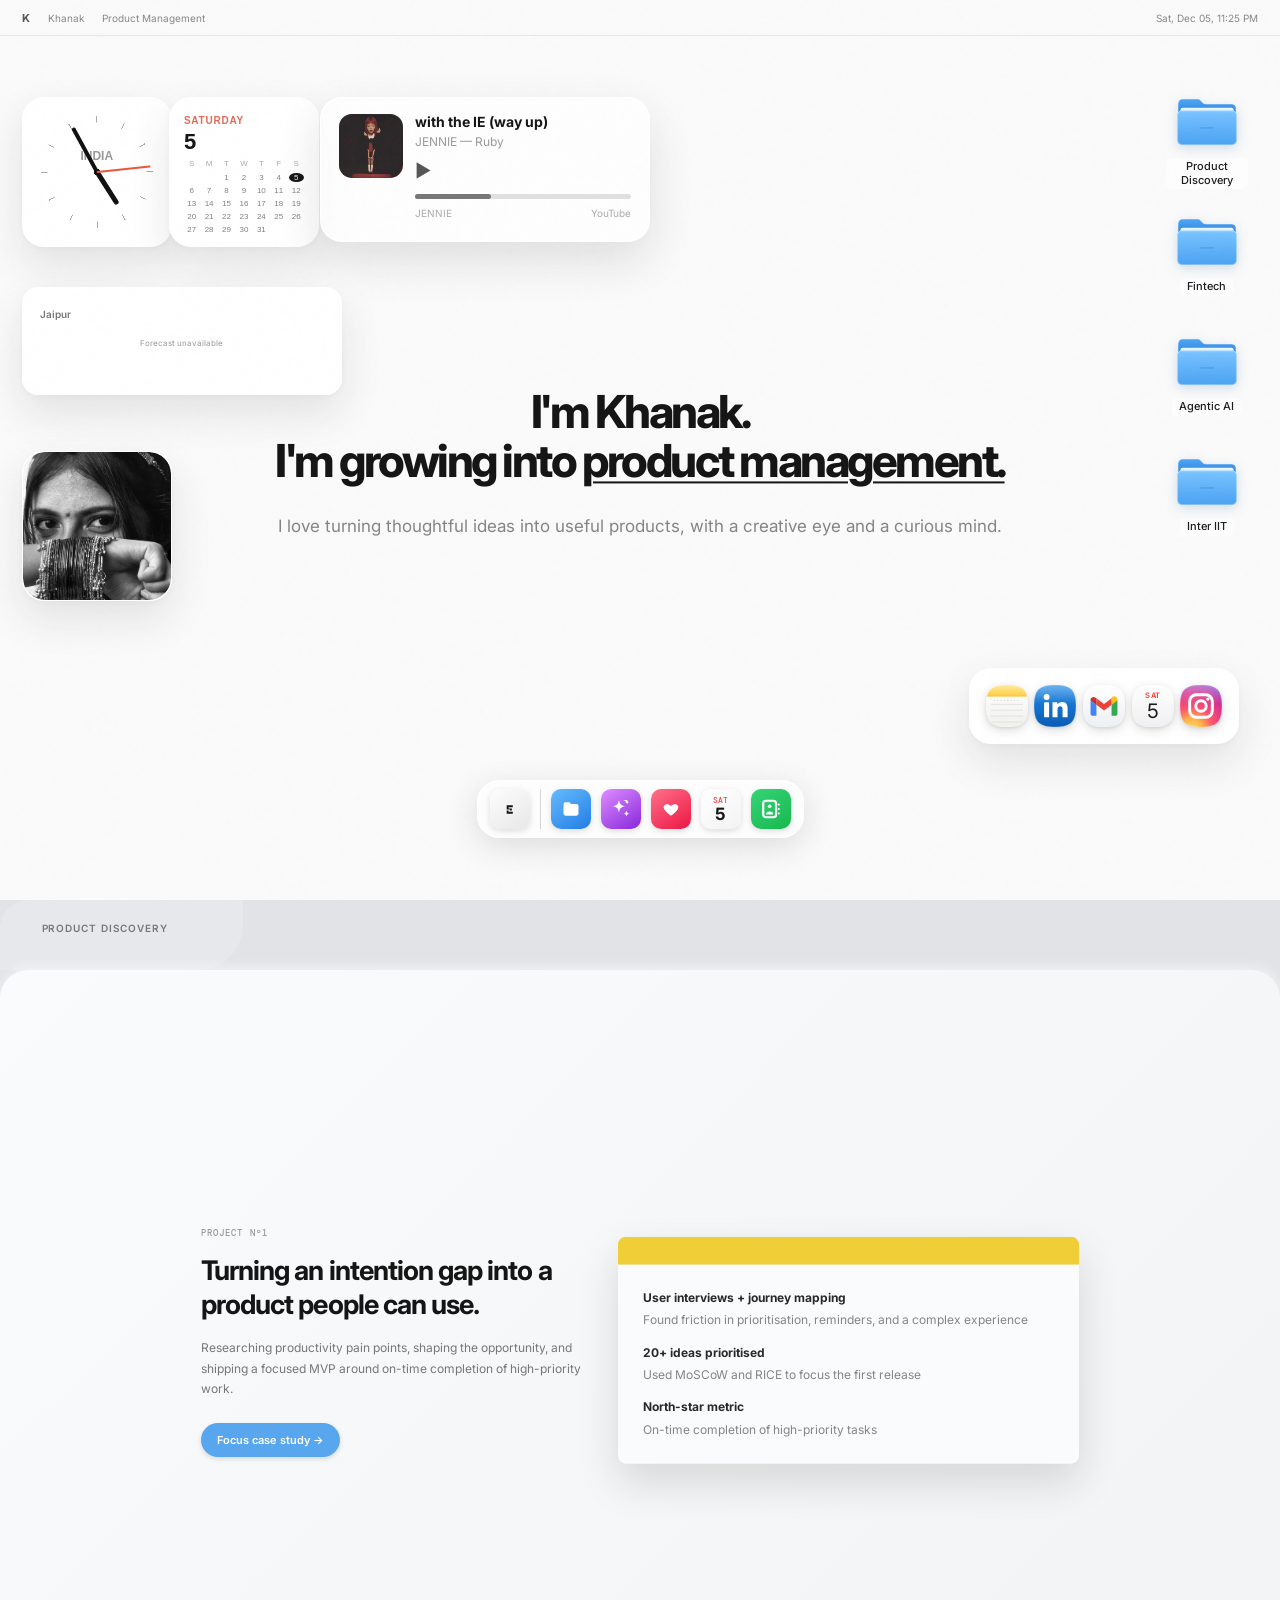
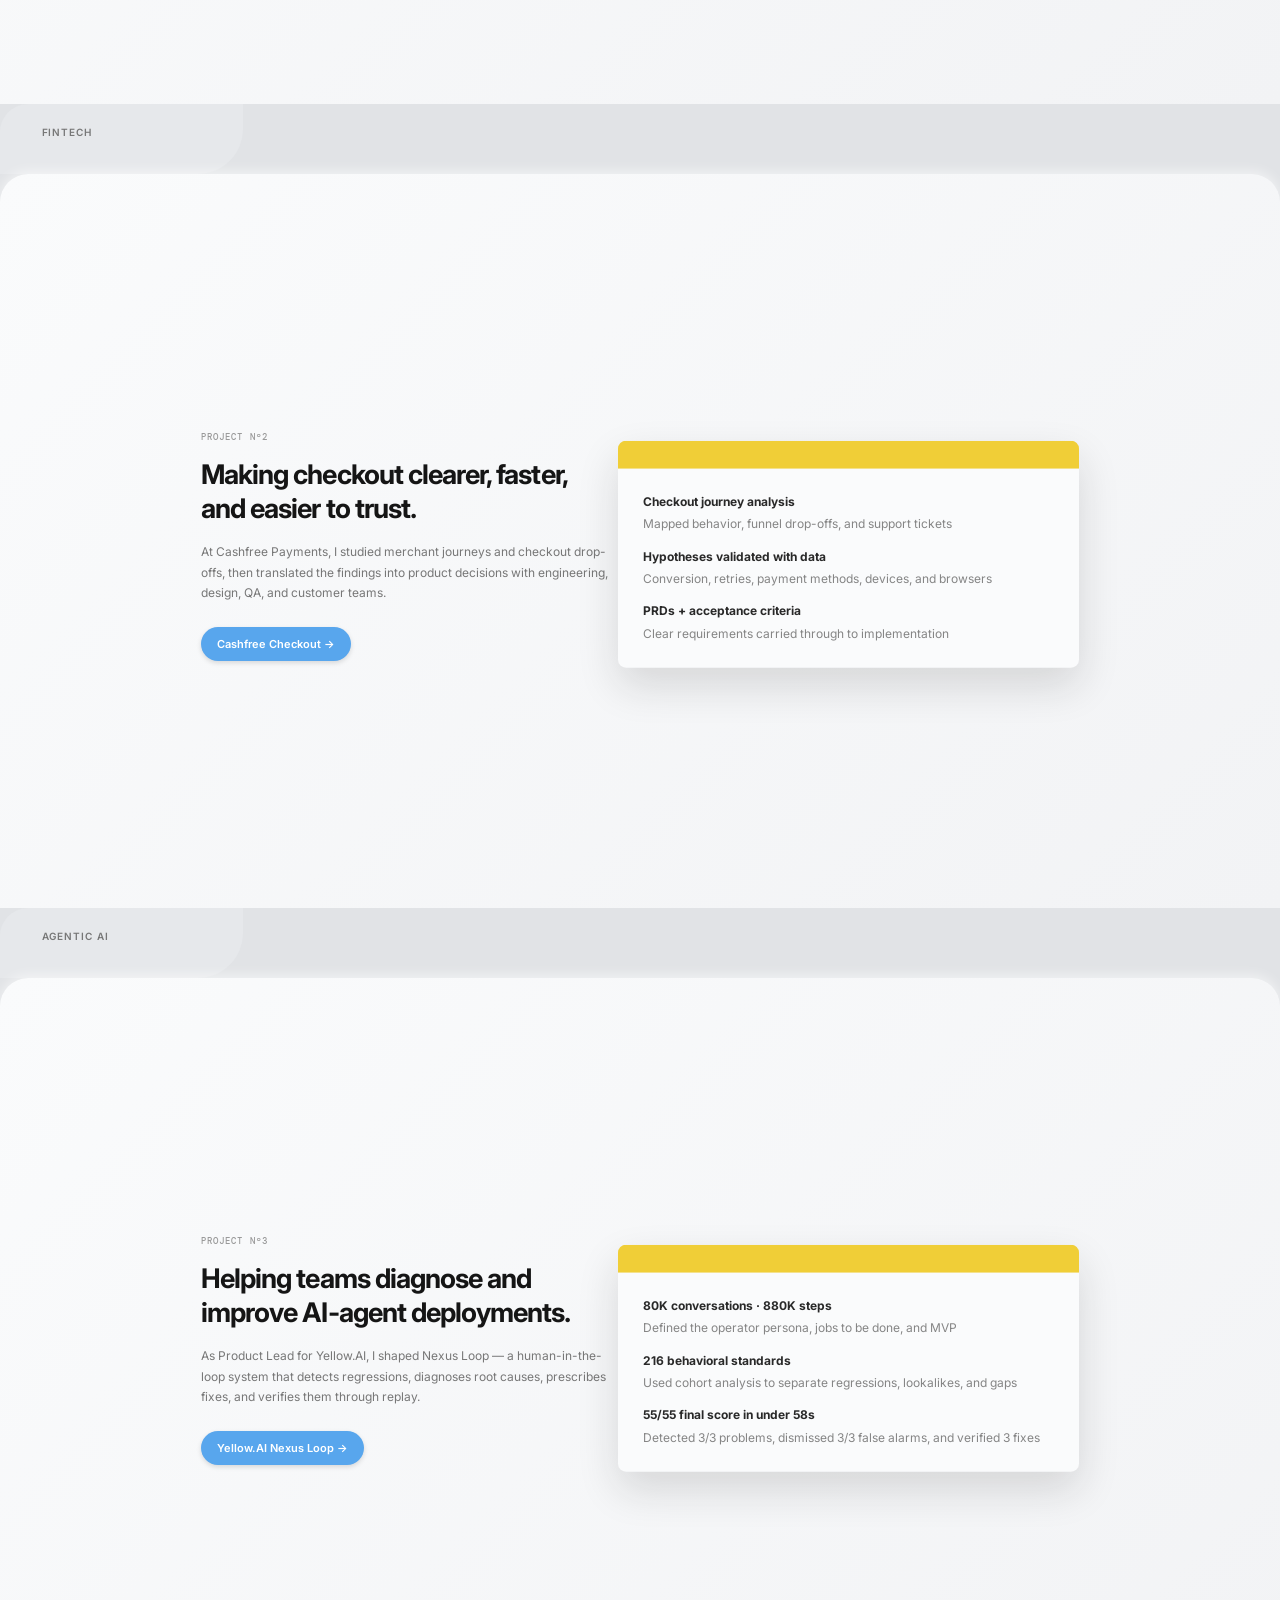
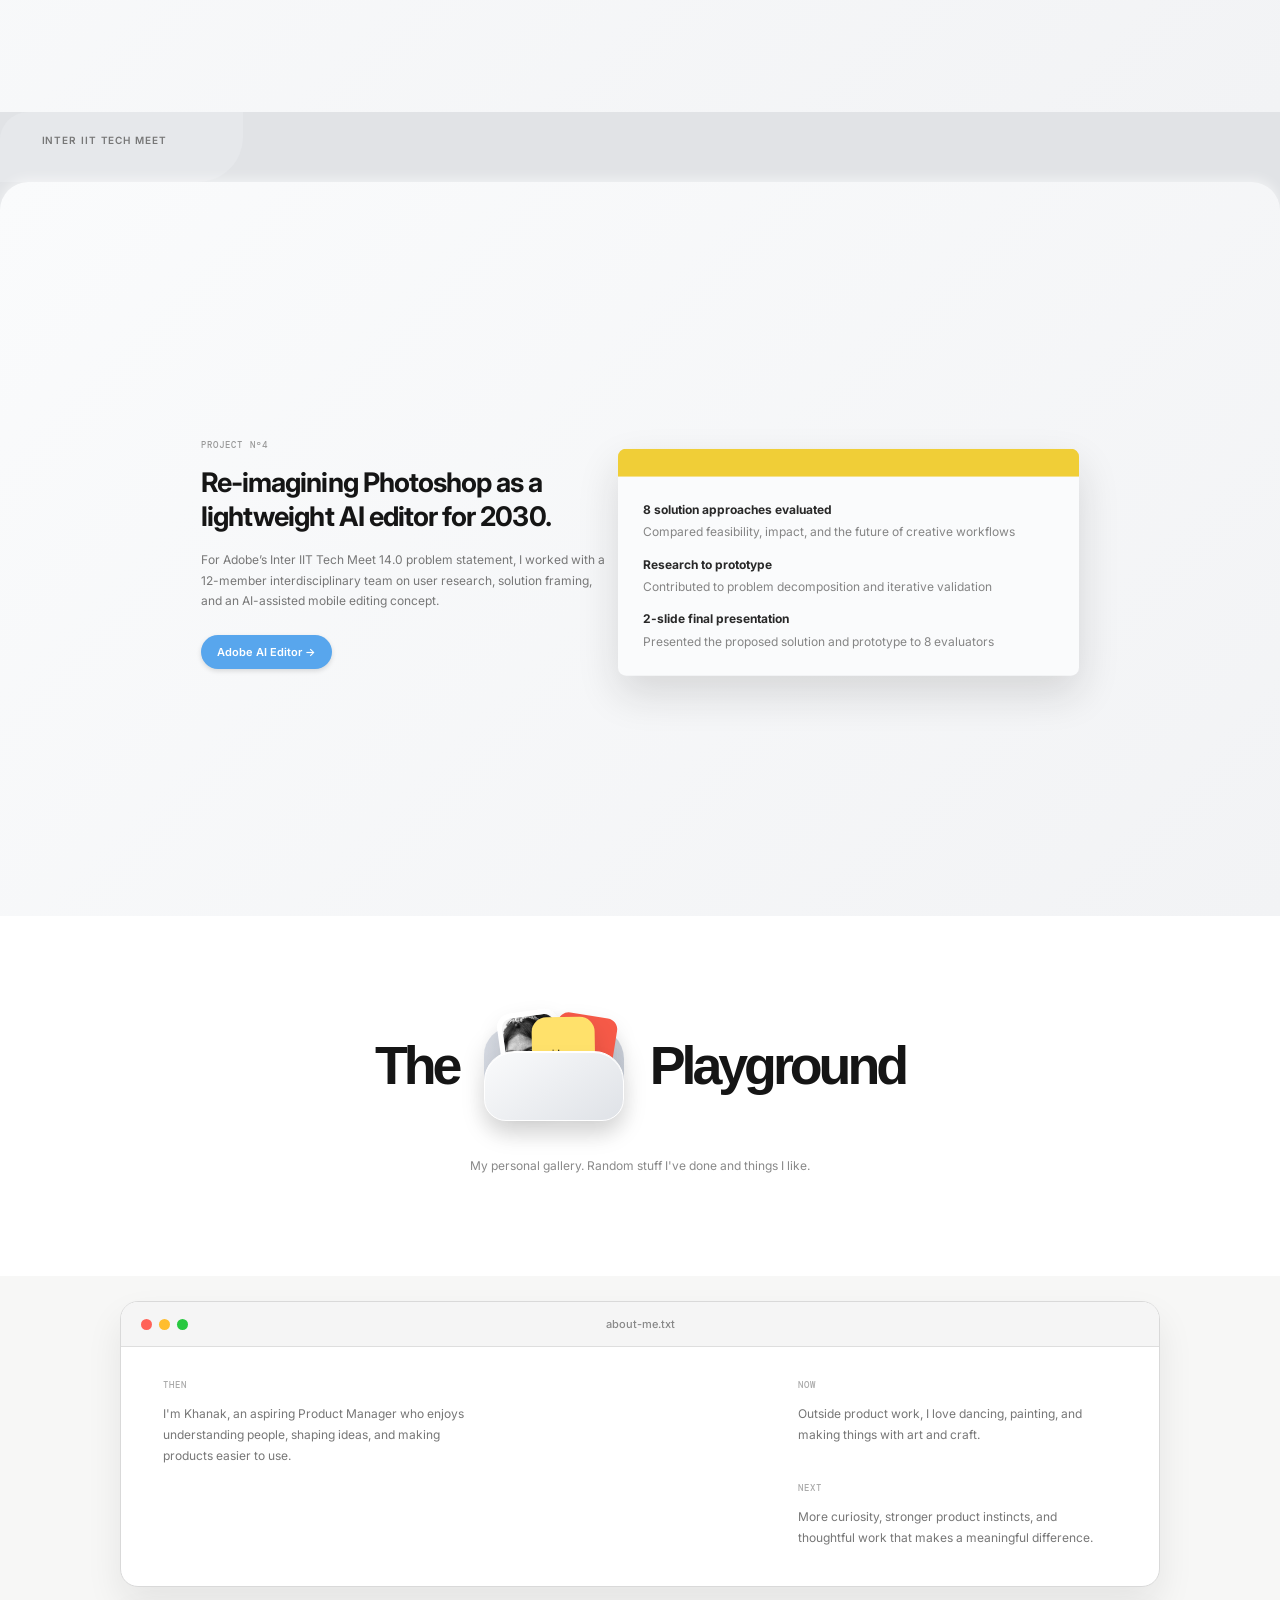
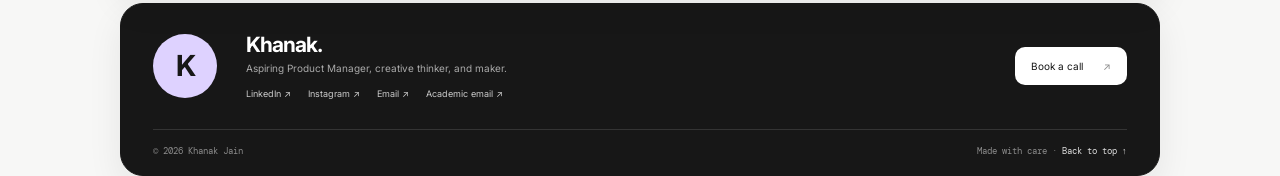
==== commit e31d1362: "Playground: endless board, movable and deletable sticky notes, no note limit Co-Authored-By: Claude " ====
--- a/index.html
+++ b/index.html
@@ -18,7 +18,7 @@
   <link
     href="https://fonts.googleapis.com/css2?family=DM+Mono:wght@400;500&family=Inter:wght@400;500;600;700;800&display=swap"
     rel="stylesheet">
-  <link rel="stylesheet" href="style.css?v=6" />
+  <link rel="stylesheet" href="style.css?v=8" />
 </head>
 
 <body>
--- a/style.css
+++ b/style.css
@@ -353,31 +353,40 @@
 .pg-add{background:rgba(255,255,255,.8);color:#1d1d1f;backdrop-filter:blur(20px) saturate(1.6);-webkit-backdrop-filter:blur(20px) saturate(1.6);border:1px solid rgba(0,0,0,.06)}
 .pg-add span{font-size:15px;color:#0a64d8}
 .pg-add:hover,.pg-reopen:hover{transform:translateY(-2px)}
-.pg-add:disabled{opacity:.55;cursor:default;transform:none}
 .pg-reopen{background:#26272e;color:#42d76b;font-family:var(--mono);font-weight:500}
-.pg-visitor-notes{position:absolute;inset:0;pointer-events:none}
-.pg-sticky{position:absolute;left:var(--x);top:var(--y);width:150px;height:150px;padding:14px 12px;transform:rotate(var(--tilt));box-shadow:0 1px 1px rgba(0,0,0,.06),0 12px 26px rgba(20,20,20,.14);pointer-events:auto;animation:stickyIn .35s cubic-bezier(.2,.8,.2,1)}
-.pg-sticky::before{content:"";position:absolute;left:50%;top:-7px;width:44px;height:14px;margin-left:-22px;background:rgba(255,255,255,.55);box-shadow:0 1px 2px rgba(0,0,0,.06);transform:rotate(-2deg)}
+.pg-recenter{width:42px;height:42px;padding:0;border:1px solid rgba(0,0,0,.06);border-radius:50%;background:rgba(255,255,255,.8);color:#1d1d1f;font-size:18px;cursor:pointer;box-shadow:0 8px 24px rgba(0,0,0,.12);backdrop-filter:blur(20px) saturate(1.6);-webkit-backdrop-filter:blur(20px) saturate(1.6)}
+.pg-terminal{z-index:1}
+.pg-visitor-notes{position:absolute;inset:0;z-index:2;pointer-events:none}
+.pg-sticky{position:absolute;width:170px;height:170px;display:flex;flex-direction:column;transform:rotate(var(--tilt));box-shadow:0 1px 1px rgba(0,0,0,.06),0 12px 26px rgba(20,20,20,.14);pointer-events:auto;animation:stickyIn .35s cubic-bezier(.2,.8,.2,1);transition:box-shadow .2s,transform .2s}
+.pg-sticky::before{content:"";position:absolute;left:50%;top:-7px;width:44px;height:14px;margin-left:-22px;background:rgba(255,255,255,.55);box-shadow:0 1px 2px rgba(0,0,0,.06);transform:rotate(-2deg);pointer-events:none}
 .pg-sticky--yellow{background:linear-gradient(170deg,#fff7b0,#ffe66d)}
 .pg-sticky--pink{background:linear-gradient(170deg,#ffd9e6,#ffb3cc)}
 .pg-sticky--blue{background:linear-gradient(170deg,#d9ecff,#b3d7ff)}
 .pg-sticky--green{background:linear-gradient(170deg,#ddf7d9,#b8ecb0)}
-.pg-sticky textarea{width:100%;height:100%;padding:0;border:0;resize:none;background:transparent;color:#2b2716;font:600 13px/1.45 -apple-system,BlinkMacSystemFont,Inter,sans-serif;outline:none}
+.pg-sticky-handle{display:flex;justify-content:flex-end;align-items:center;height:26px;padding:0 4px;cursor:grab;touch-action:none;outline:none}
+.pg-sticky-handle:focus-visible{box-shadow:inset 0 0 0 2px #0a64d8}
+.pg-sticky.is-dragging{transform:rotate(0deg) scale(1.04);box-shadow:0 2px 4px rgba(0,0,0,.08),0 24px 44px rgba(20,20,20,.22)}
+.pg-sticky.is-dragging .pg-sticky-handle{cursor:grabbing}
+.pg-sticky-delete{display:grid;place-items:center;width:22px;height:22px;padding:0;border:0;border-radius:50%;background:rgba(0,0,0,.08);color:rgba(43,39,22,.7);font:500 15px/1 -apple-system,BlinkMacSystemFont,Inter,sans-serif;cursor:pointer;opacity:0;transition:opacity .15s,background .15s}
+.pg-sticky:hover .pg-sticky-delete,.pg-sticky:focus-within .pg-sticky-delete,.pg-sticky-delete:focus-visible{opacity:1}
+.pg-sticky-delete:hover{background:rgba(0,0,0,.16)}
+@media(hover:none){.pg-sticky-delete{opacity:1}}
+.pg-sticky textarea{flex:1;width:100%;padding:0 14px 14px;border:0;resize:none;background:transparent;color:#2b2716;font:600 13px/1.45 -apple-system,BlinkMacSystemFont,Inter,sans-serif;outline:none}
 .pg-sticky textarea::placeholder{color:rgba(43,39,22,.45)}
 .pg-sticky:focus-within{box-shadow:0 0 0 2px #0a64d8,0 16px 32px rgba(20,20,20,.18)}
+.pg-sticky.is-leaving{animation:stickyOut .22s ease-in forwards;pointer-events:none}
 @keyframes stickyIn{from{opacity:0;transform:rotate(var(--tilt)) scale(.85) translateY(8px)}}
-@media (max-width:899px),(hover:none){
-  .board-page .pg-board{height:auto;min-height:100svh;overflow:visible;cursor:auto;touch-action:auto;user-select:auto;padding:110px 18px 40px}
-  .pg-heading,.pg-canvas{position:static;transform:none!important;width:auto}
-  .pg-heading{margin:0 auto 28px}
-  .pg-canvas{display:grid;grid-template-columns:repeat(3,minmax(0,1fr));gap:18px;max-width:560px;margin:0 auto}
-  .pg-note,.pg-terminal,.pg-visitor-notes{position:relative;left:auto!important;right:auto;top:auto!important}
-  .pg-note,.pg-terminal,.pg-visitor-notes{grid-column:1/-1}
-  .pg-visitor-notes{display:grid;grid-template-columns:repeat(auto-fill,minmax(140px,1fr));gap:16px;pointer-events:auto}
-  .pg-sticky{position:relative;left:auto;top:auto;width:auto;aspect-ratio:1;height:auto}
-  .pg-toolbar{position:static;transform:none;justify-content:center;margin:24px 0 0}
-  .pg-note{width:auto;justify-self:center;max-width:320px}
-  .pg-terminal{order:-1;width:auto;height:420px}}
+@keyframes stickyOut{to{opacity:0;transform:rotate(var(--tilt)) scale(.8)}}
+@media(max-width:899px){
+  .pg-heading{top:84px}
+  .pg-heading p{max-width:420px;margin:0 auto}
+  .pg-terminal{left:16px;right:auto;top:270px;width:calc(100vw - 32px);max-width:520px;height:380px}
+  .pg-note{left:24px;top:690px;width:240px}
+  .pg-toolbar{bottom:22px}
+  .pg-sticky textarea,.term-form input{font-size:16px} /* below 16px iOS zooms in on focus */
+}
+.pg-add,.pg-reopen{white-space:nowrap}
+@media(prefers-reduced-motion:reduce){.pg-sticky,.pg-sticky.is-leaving{animation:none}}
 /* Weather status text */
 .forecast-status{grid-column:1/-1;color:#999;font-size:10px}
 .stage .forecast-day .rain-icon .drops{fill:none;stroke:#7aa7d6;stroke-width:1.8;stroke-linecap:round}
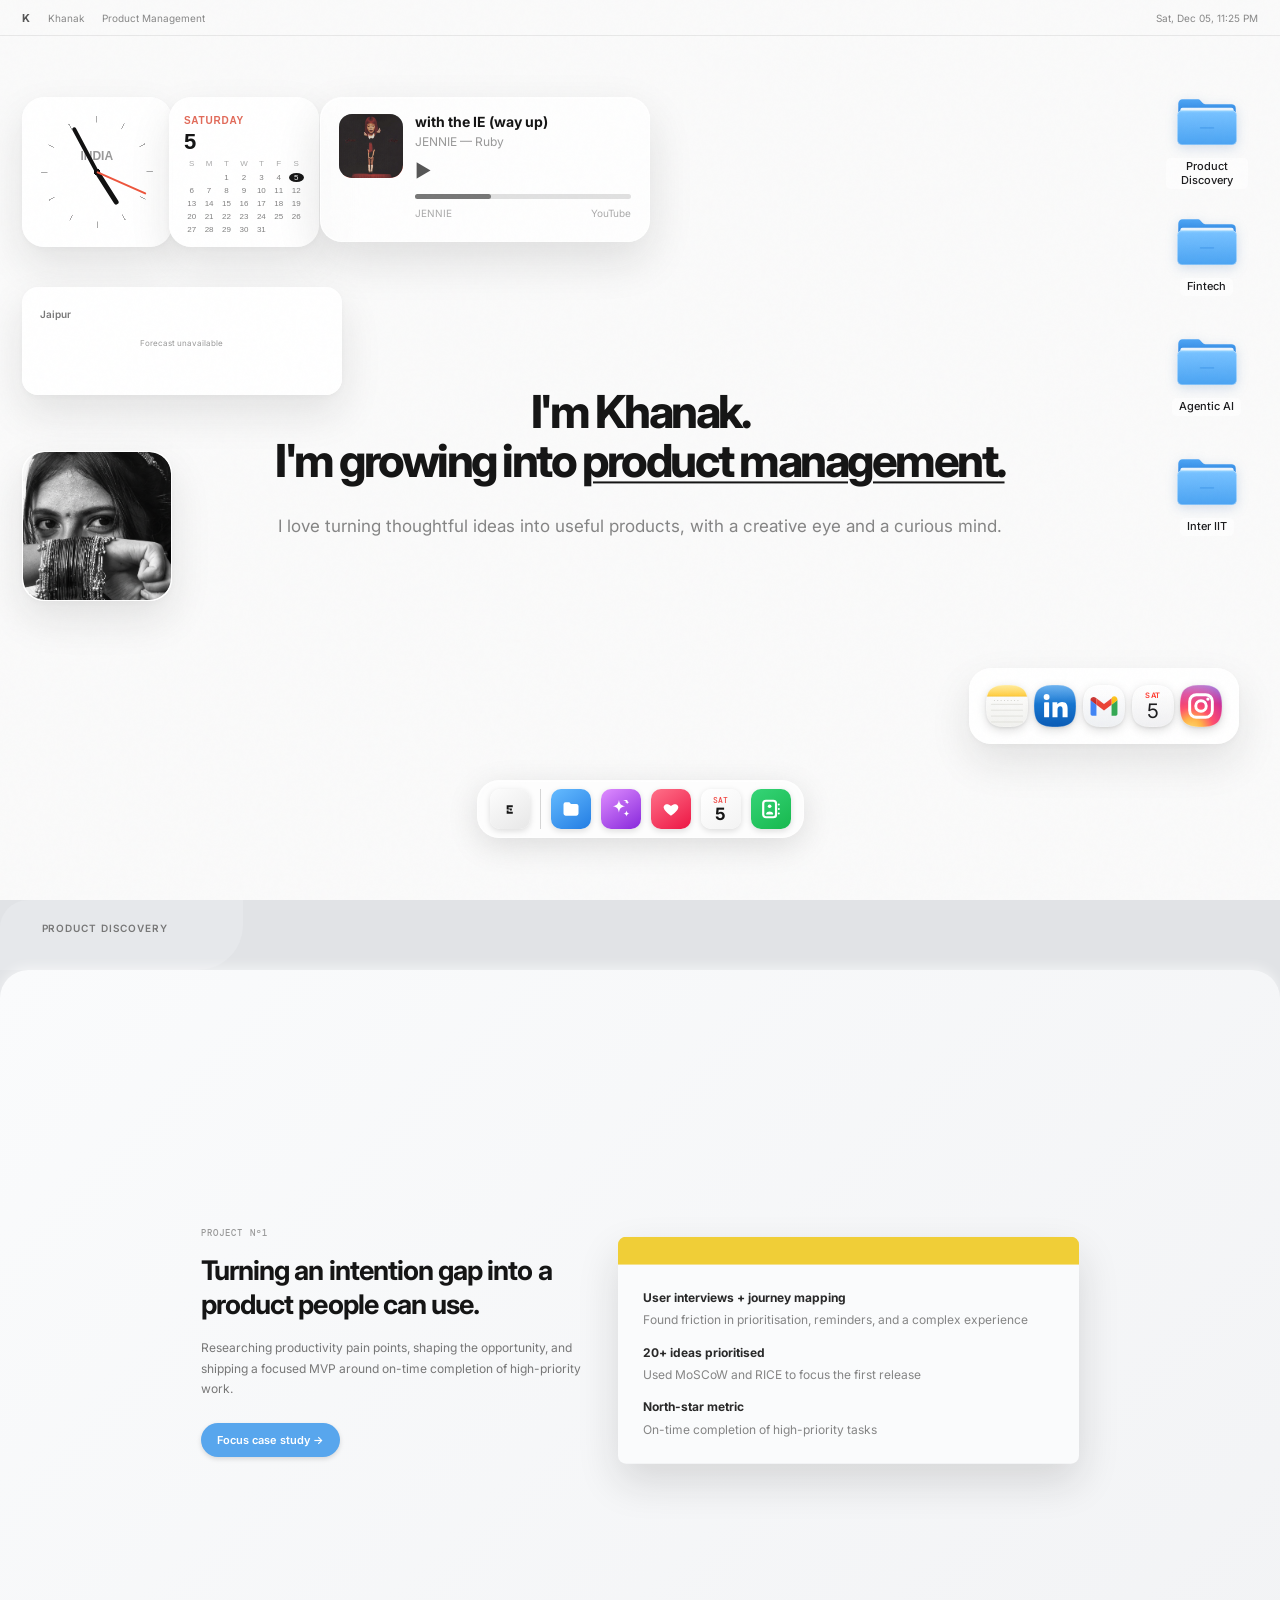
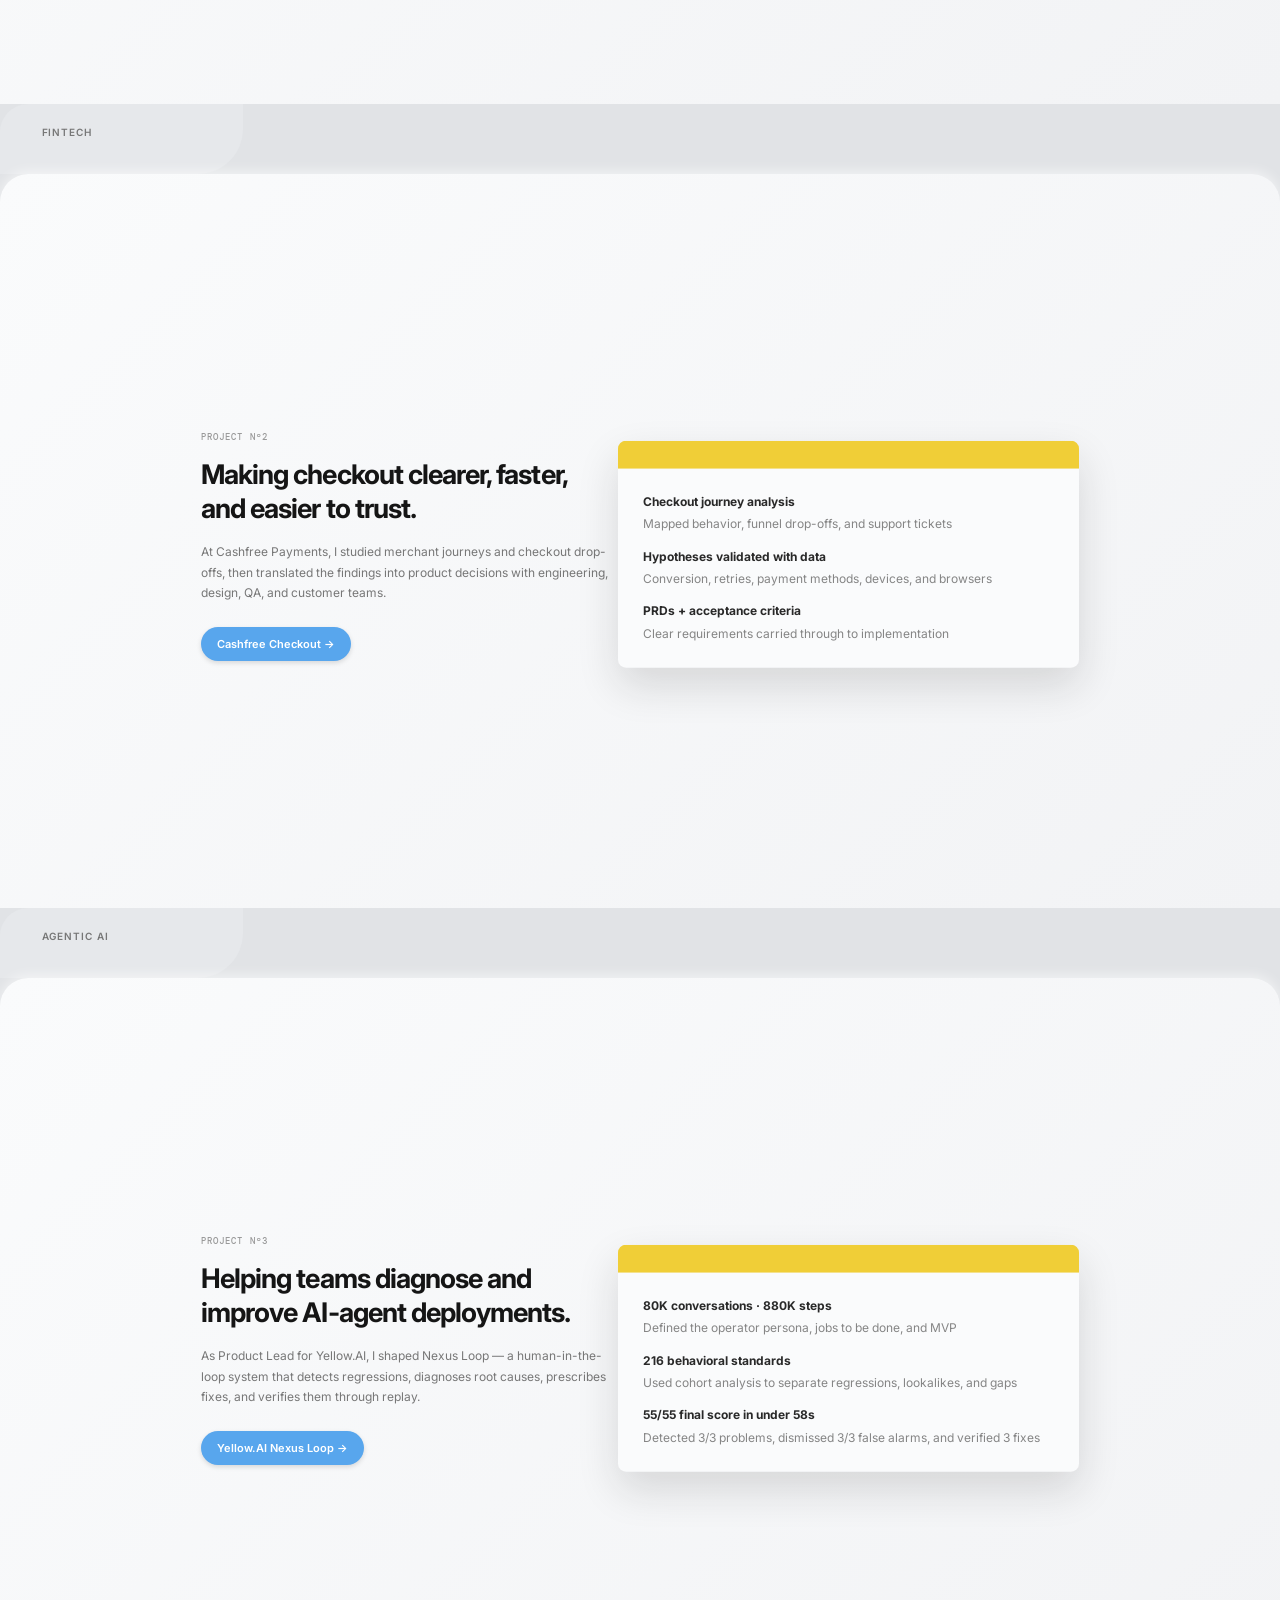
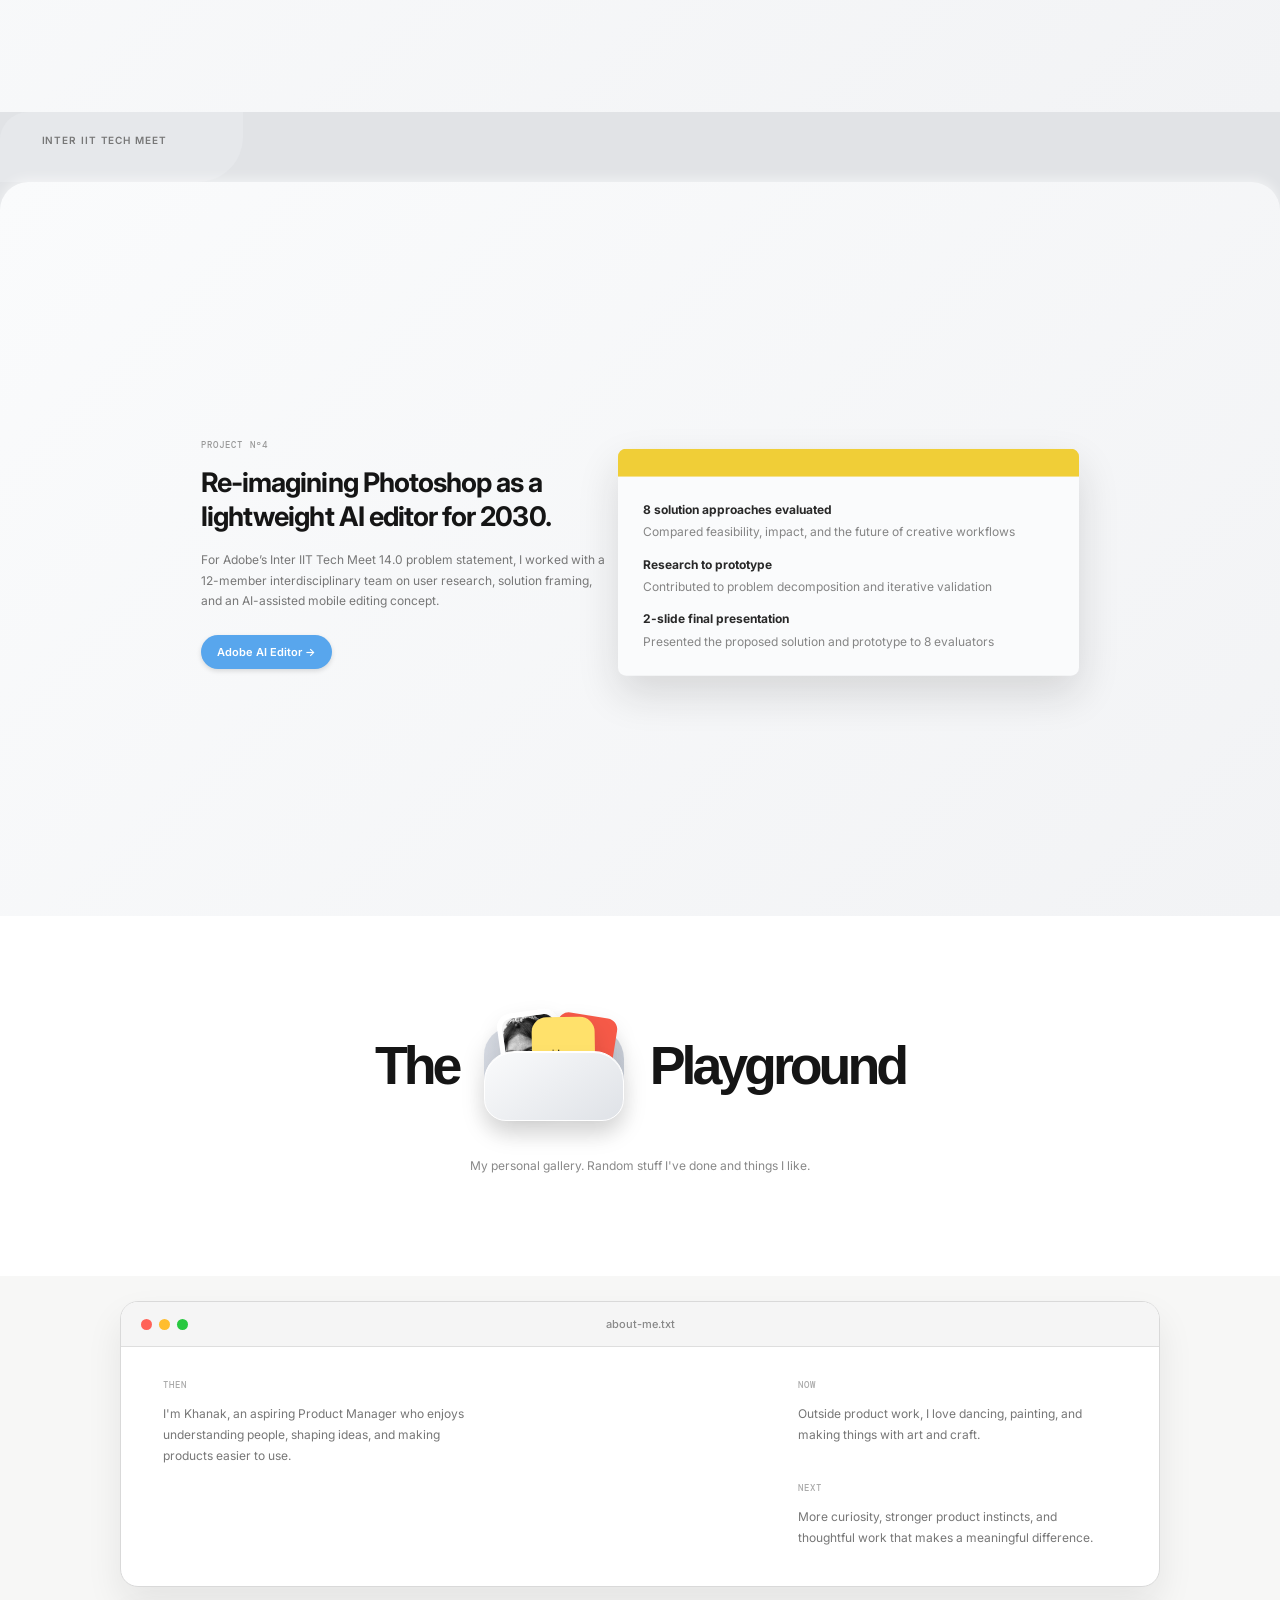
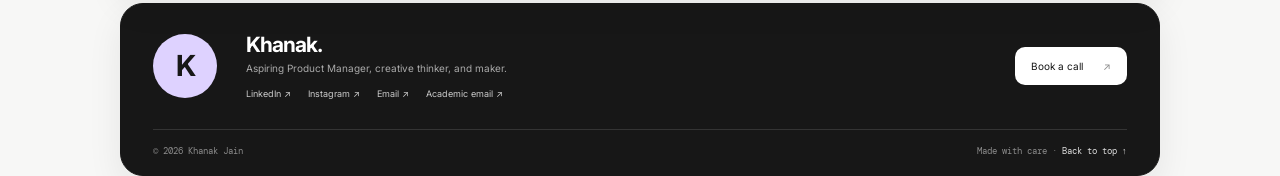
==== commit 6cea009b: "Playground: fix sticky notes losing focus so visitors can type Raising a note re-appended it to the " ====
--- a/index.html
+++ b/index.html
@@ -18,7 +18,7 @@
   <link
     href="https://fonts.googleapis.com/css2?family=DM+Mono:wght@400;500&family=Inter:wght@400;500;600;700;800&display=swap"
     rel="stylesheet">
-  <link rel="stylesheet" href="style.css?v=8" />
+  <link rel="stylesheet" href="style.css?v=9" />
 </head>
 
 <body>
--- a/style.css
+++ b/style.css
@@ -345,7 +345,7 @@
 .term-chips button:hover,.term-chips button:focus-visible{border-color:#42d76b;color:#42d76b;outline:none}
 .term-form{display:flex;align-items:center;gap:8px;padding:10px 16px;border-top:1px solid #ffffff14}
 .term-form label{color:#42d76b;white-space:nowrap}
-.term-form input{flex:1;min-width:0;border:0;background:transparent;color:#eee;font:inherit;outline:none;caret-color:#42d76b}
+.term-form input{-webkit-user-select:text;user-select:text;flex:1;min-width:0;border:0;background:transparent;color:#eee;font:inherit;outline:none;caret-color:#42d76b}
 .term-form input::placeholder{color:#5d5e66}
 .term-form button{border:0;background:#ffffff12;color:#ccc;border-radius:5px;padding:3px 8px;font:inherit;cursor:pointer}
 .pg-toolbar{position:absolute;z-index:6;left:50%;bottom:34px;transform:translateX(-50%);display:flex;gap:10px}
@@ -371,7 +371,7 @@
 .pg-sticky:hover .pg-sticky-delete,.pg-sticky:focus-within .pg-sticky-delete,.pg-sticky-delete:focus-visible{opacity:1}
 .pg-sticky-delete:hover{background:rgba(0,0,0,.16)}
 @media(hover:none){.pg-sticky-delete{opacity:1}}
-.pg-sticky textarea{flex:1;width:100%;padding:0 14px 14px;border:0;resize:none;background:transparent;color:#2b2716;font:600 13px/1.45 -apple-system,BlinkMacSystemFont,Inter,sans-serif;outline:none}
+.pg-sticky textarea{-webkit-user-select:text;user-select:text;cursor:text;flex:1;width:100%;padding:0 14px 14px;border:0;resize:none;background:transparent;color:#2b2716;font:600 13px/1.45 -apple-system,BlinkMacSystemFont,Inter,sans-serif;outline:none}
 .pg-sticky textarea::placeholder{color:rgba(43,39,22,.45)}
 .pg-sticky:focus-within{box-shadow:0 0 0 2px #0a64d8,0 16px 32px rgba(20,20,20,.18)}
 .pg-sticky.is-leaving{animation:stickyOut .22s ease-in forwards;pointer-events:none}
